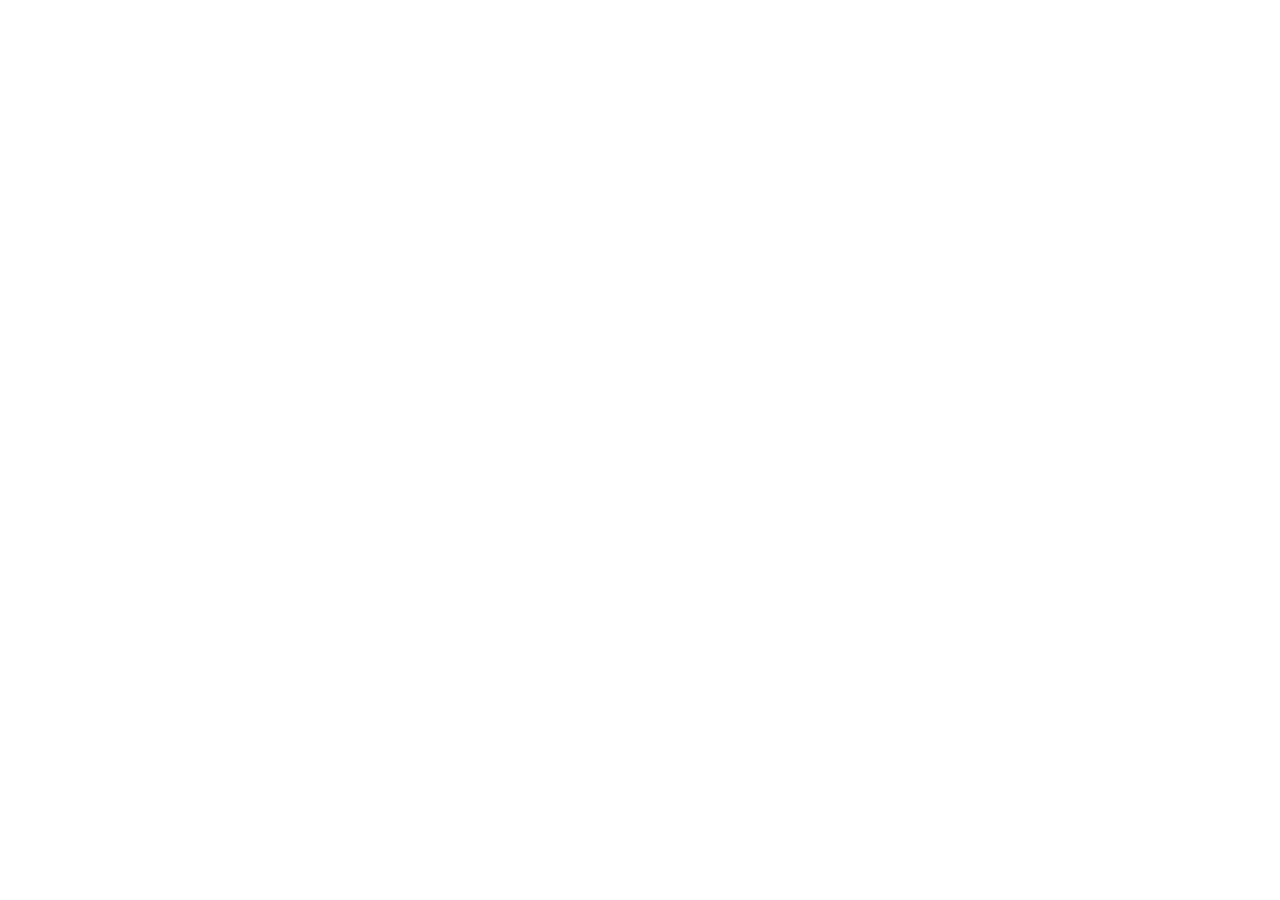
==== privacy/index.html @ d70f2a69 "Add privacy and terms HTML pages with redirect functionality" ====
<!DOCTYPE html>
<html lang="en">
<head>
  <meta charset="UTF-8">
  <meta http-equiv="refresh" content="0;url=https://teckro.com/patient-end-user-privacy-statement">
  <link rel="canonical" href="https://teckro.com/patient-end-user-privacy-statement">
  <title>Redirecting to Privacy Statement</title>
</head>
<body>
  <p>Redirecting to <a href="https://teckro.com/patient-end-user-privacy-statement">teckro.com/patient-end-user-privacy-statement</a>...</p>
  <script>window.location.replace("https://teckro.com/patient-end-user-privacy-statement");</script>
</body>
</html>
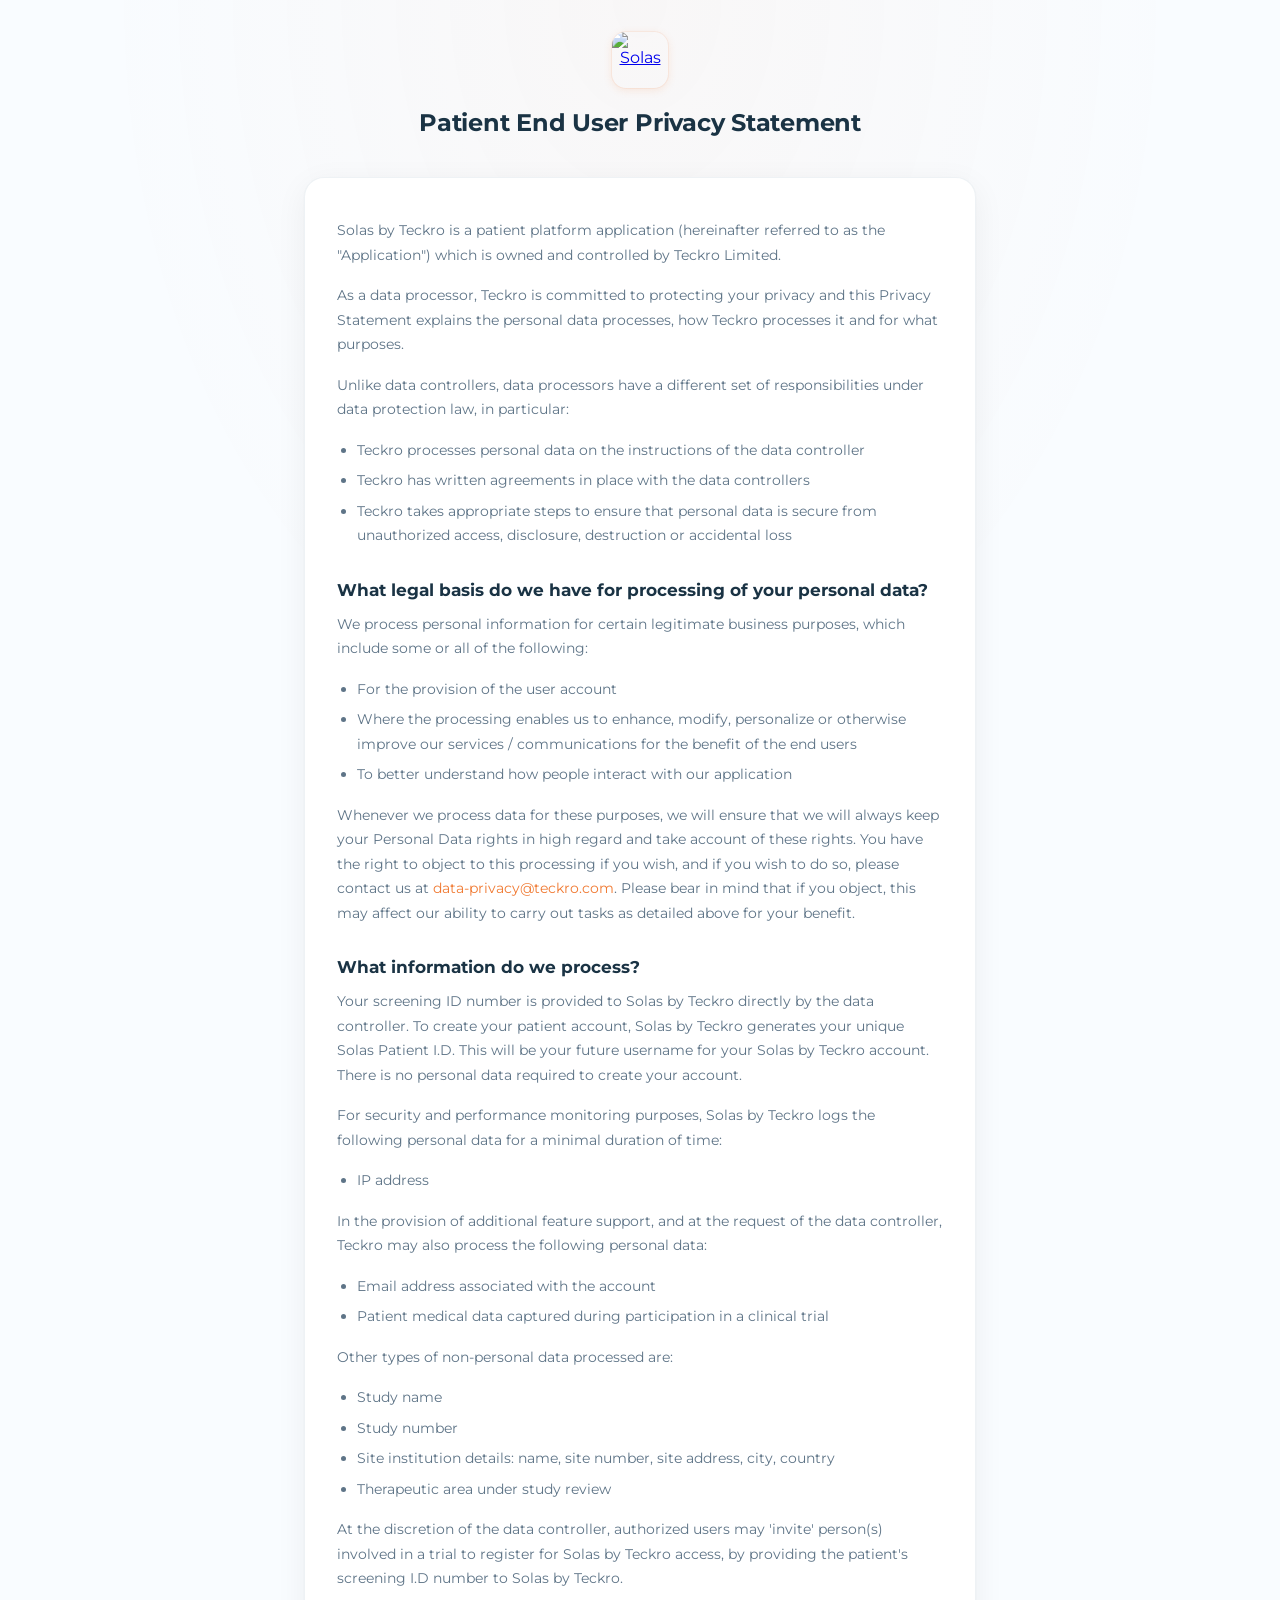
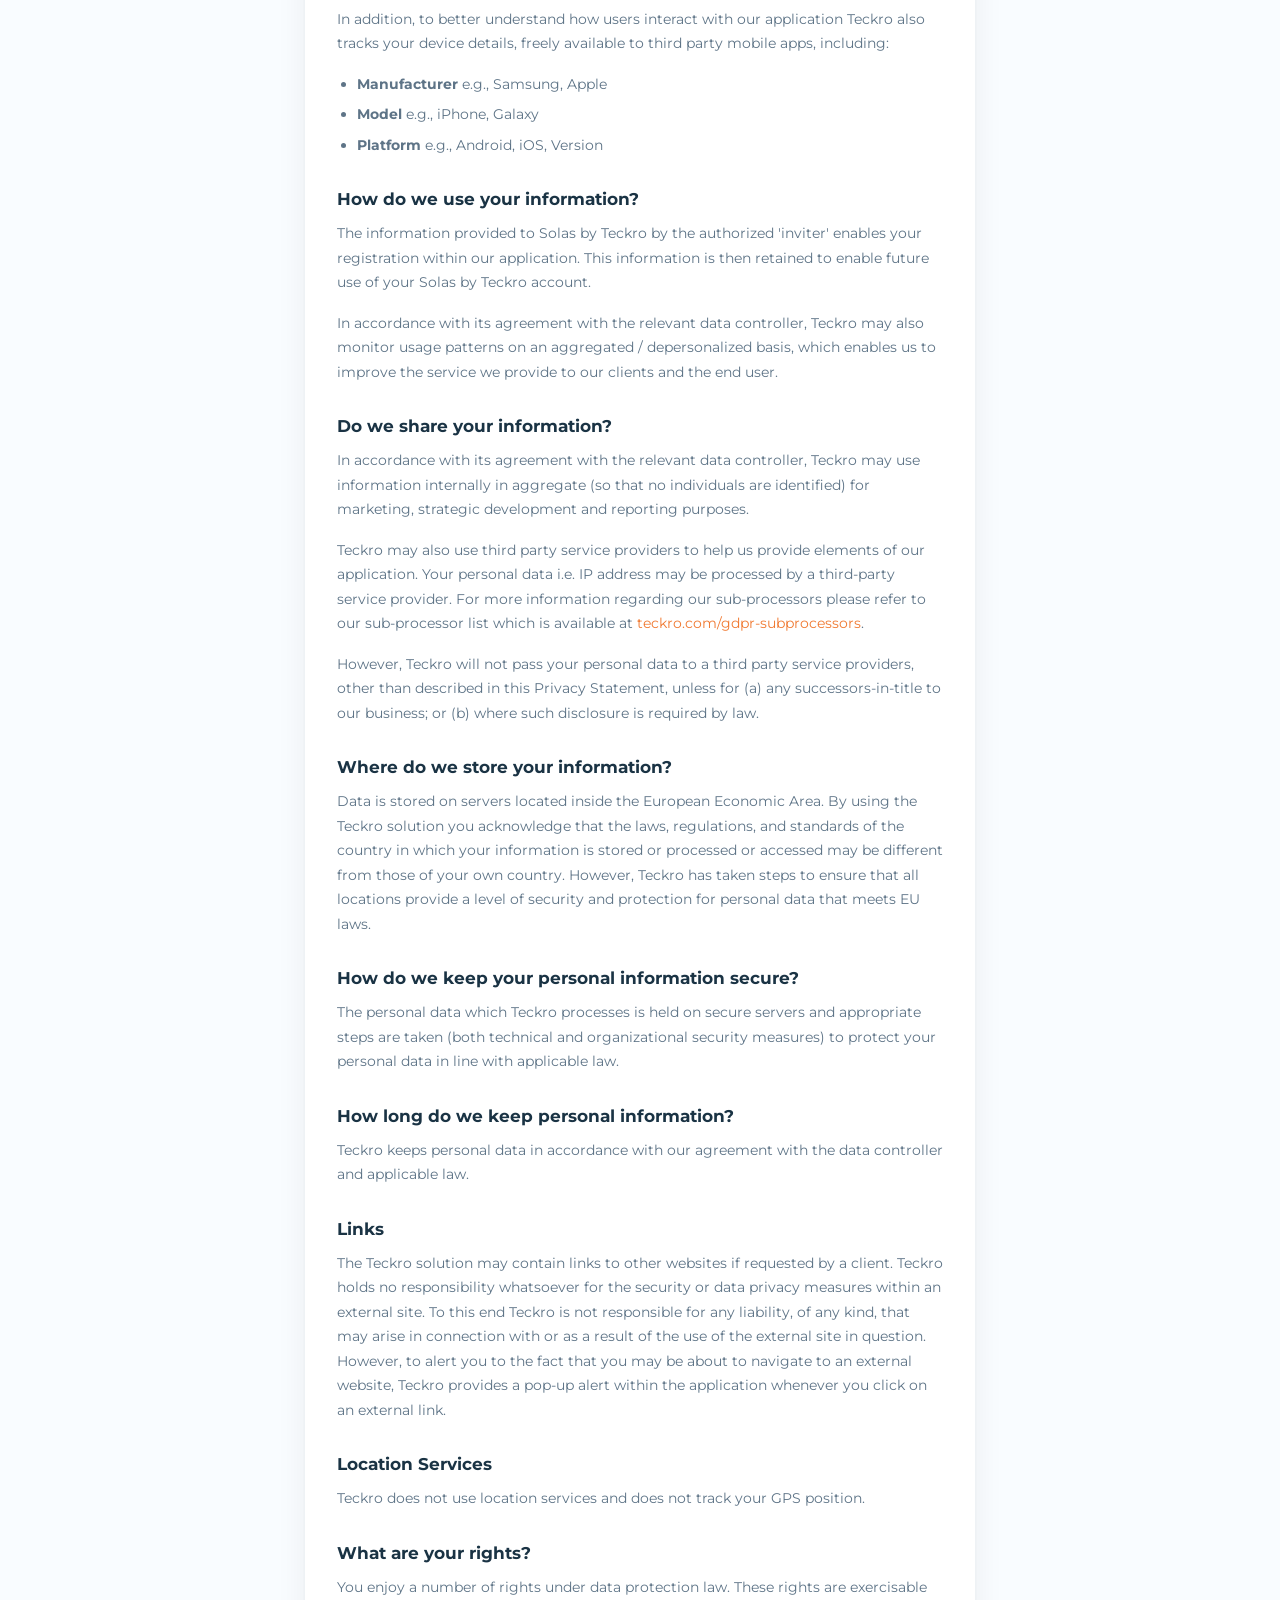
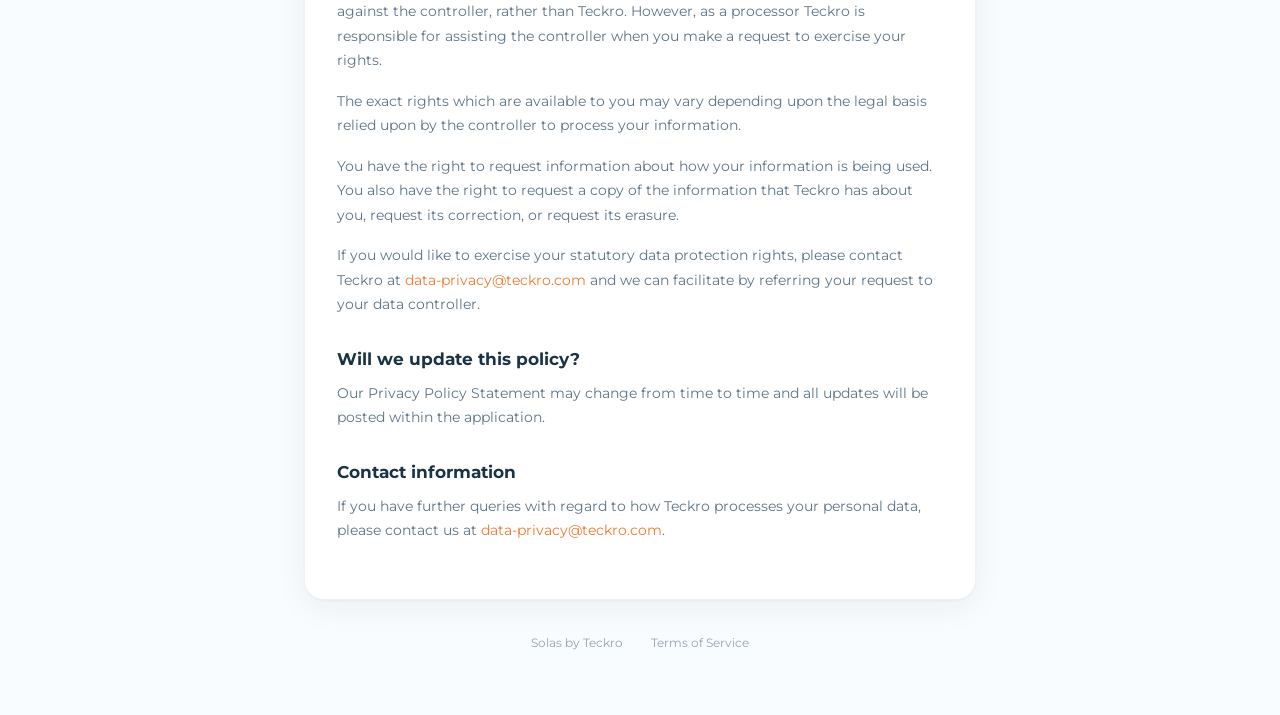
==== commit f97c6f52: "Update branding from Teckro to Solas across landing, privacy, and terms pages. Modify meta tags, tit" ====
--- a/privacy/index.html
+++ b/privacy/index.html
@@ -2,12 +2,300 @@
 <html lang="en">
 <head>
   <meta charset="UTF-8">
-  <meta http-equiv="refresh" content="0;url=https://teckro.com/patient-end-user-privacy-statement">
-  <link rel="canonical" href="https://teckro.com/patient-end-user-privacy-statement">
-  <title>Redirecting to Privacy Statement</title>
+  <meta name="viewport" content="width=device-width, initial-scale=1.0">
+  <title>Privacy Statement — Solas by Teckro</title>
+  <meta name="description" content="Patient End User Privacy Statement for the Solas by Teckro patient platform application.">
+  <meta name="theme-color" content="#041623" media="(prefers-color-scheme: dark)">
+  <meta name="theme-color" content="#f9fcff" media="(prefers-color-scheme: light)">
+
+  <!-- Favicon -->
+  <link rel="icon" type="image/png" href="../icon.png">
+  <link rel="apple-touch-icon" href="../icon.png">
+
+  <link rel="preconnect" href="https://fonts.googleapis.com">
+  <link rel="preconnect" href="https://fonts.gstatic.com" crossorigin>
+  <link href="https://fonts.googleapis.com/css2?family=Montserrat:wght@400;500;600;700&display=swap" rel="stylesheet">
+  <style>
+    :root {
+      --bg: #f9fcff;
+      --bg-card: #ffffff;
+      --bg-card-border: rgba(227, 233, 239, 0.6);
+      --text-primary: #1a3344;
+      --text-secondary: #5e7487;
+      --text-tertiary: #93a3b1;
+      --border: #e3e9ef;
+      --orange: #F07931;
+      --shadow-card: 0 1px 3px rgba(4, 22, 35, 0.04), 0 8px 32px rgba(4, 22, 35, 0.06);
+      --gradient-bg: radial-gradient(ellipse at 50% 0%, rgba(240, 121, 49, 0.04) 0%, transparent 60%);
+    }
+
+    @media (prefers-color-scheme: dark) {
+      :root {
+        --bg: #020e18;
+        --bg-card: rgba(26, 51, 68, 0.5);
+        --bg-card-border: rgba(47, 92, 123, 0.3);
+        --text-primary: #f3f6f9;
+        --text-secondary: #8abbdc;
+        --text-tertiary: #5e7487;
+        --border: rgba(47, 92, 123, 0.4);
+        --shadow-card: 0 1px 3px rgba(0, 0, 0, 0.2), 0 8px 32px rgba(0, 0, 0, 0.3);
+        --gradient-bg: radial-gradient(ellipse at 50% 0%, rgba(240, 121, 49, 0.06) 0%, transparent 60%);
+      }
+    }
+
+    * { margin: 0; padding: 0; box-sizing: border-box; }
+
+    body {
+      font-family: 'Montserrat', -apple-system, BlinkMacSystemFont, sans-serif;
+      background: var(--bg);
+      color: var(--text-primary);
+      min-height: 100vh;
+      display: flex;
+      justify-content: center;
+    }
+
+    body::before {
+      content: '';
+      position: fixed;
+      inset: 0;
+      background: var(--gradient-bg);
+      pointer-events: none;
+      z-index: 0;
+    }
+
+    .container {
+      position: relative;
+      z-index: 1;
+      width: 100%;
+      max-width: 720px;
+      padding: 2rem 1.5rem 4rem;
+    }
+
+    .header {
+      text-align: center;
+      margin-bottom: 2.5rem;
+      animation: fadeUp 0.7s cubic-bezier(0.16, 1, 0.3, 1) both;
+    }
+
+    .logo {
+      width: 56px;
+      height: 56px;
+      margin: 0 auto 1.25rem;
+      border-radius: 0.875rem;
+      overflow: hidden;
+      box-shadow: 0 2px 8px rgba(240, 121, 49, 0.15), 0 0 0 1px rgba(240, 121, 49, 0.08);
+    }
+
+    .logo img {
+      width: 100%;
+      height: 100%;
+      object-fit: cover;
+    }
+
+    .header h1 {
+      font-size: 1.5rem;
+      font-weight: 700;
+      letter-spacing: -0.01em;
+    }
+
+    .content {
+      background: var(--bg-card);
+      border: 1px solid var(--bg-card-border);
+      border-radius: 1.25rem;
+      box-shadow: var(--shadow-card);
+      backdrop-filter: blur(20px);
+      -webkit-backdrop-filter: blur(20px);
+      padding: 2.5rem 2rem;
+      animation: fadeUp 0.7s cubic-bezier(0.16, 1, 0.3, 1) 0.1s both;
+    }
+
+    .content p {
+      font-size: 0.875rem;
+      line-height: 1.75;
+      color: var(--text-secondary);
+      margin-bottom: 1rem;
+    }
+
+    .content h2 {
+      font-size: 1.0625rem;
+      font-weight: 700;
+      color: var(--text-primary);
+      margin-top: 2rem;
+      margin-bottom: 0.75rem;
+    }
+
+    .content ul {
+      margin: 0.75rem 0 1rem 1.25rem;
+      font-size: 0.875rem;
+      line-height: 1.75;
+      color: var(--text-secondary);
+    }
+
+    .content ul li {
+      margin-bottom: 0.375rem;
+    }
+
+    .content a {
+      color: var(--orange);
+      text-decoration: none;
+    }
+
+    .content a:hover {
+      text-decoration: underline;
+    }
+
+    .footer {
+      text-align: center;
+      margin-top: 2rem;
+      animation: fadeUp 0.7s cubic-bezier(0.16, 1, 0.3, 1) 0.2s both;
+    }
+
+    .footer a {
+      color: var(--text-tertiary);
+      font-size: 0.75rem;
+      text-decoration: none;
+      margin: 0 0.75rem;
+    }
+
+    .footer a:hover {
+      color: var(--orange);
+    }
+
+    @keyframes fadeUp {
+      from { opacity: 0; transform: translateY(16px); }
+      to { opacity: 1; transform: translateY(0); }
+    }
+  </style>
 </head>
 <body>
-  <p>Redirecting to <a href="https://teckro.com/patient-end-user-privacy-statement">teckro.com/patient-end-user-privacy-statement</a>...</p>
-  <script>window.location.replace("https://teckro.com/patient-end-user-privacy-statement");</script>
+  <div class="container">
+    <div class="header">
+      <a href="../">
+        <div class="logo">
+          <img src="../icon.png" alt="Solas" width="56" height="56">
+        </div>
+      </a>
+      <h1>Patient End User Privacy Statement</h1>
+    </div>
+
+    <div class="content">
+      <p>Solas by Teckro is a patient platform application (hereinafter referred to as the "Application") which is owned and controlled by Teckro Limited.</p>
+
+      <p>As a data processor, Teckro is committed to protecting your privacy and this Privacy Statement explains the personal data processes, how Teckro processes it and for what purposes.</p>
+
+      <p>Unlike data controllers, data processors have a different set of responsibilities under data protection law, in particular:</p>
+
+      <ul>
+        <li>Teckro processes personal data on the instructions of the data controller</li>
+        <li>Teckro has written agreements in place with the data controllers</li>
+        <li>Teckro takes appropriate steps to ensure that personal data is secure from unauthorized access, disclosure, destruction or accidental loss</li>
+      </ul>
+
+      <h2>What legal basis do we have for processing of your personal data?</h2>
+
+      <p>We process personal information for certain legitimate business purposes, which include some or all of the following:</p>
+
+      <ul>
+        <li>For the provision of the user account</li>
+        <li>Where the processing enables us to enhance, modify, personalize or otherwise improve our services / communications for the benefit of the end users</li>
+        <li>To better understand how people interact with our application</li>
+      </ul>
+
+      <p>Whenever we process data for these purposes, we will ensure that we will always keep your Personal Data rights in high regard and take account of these rights. You have the right to object to this processing if you wish, and if you wish to do so, please contact us at <a href="mailto:data-privacy@teckro.com">data-privacy@teckro.com</a>. Please bear in mind that if you object, this may affect our ability to carry out tasks as detailed above for your benefit.</p>
+
+      <h2>What information do we process?</h2>
+
+      <p>Your screening ID number is provided to Solas by Teckro directly by the data controller. To create your patient account, Solas by Teckro generates your unique Solas Patient I.D. This will be your future username for your Solas by Teckro account. There is no personal data required to create your account.</p>
+
+      <p>For security and performance monitoring purposes, Solas by Teckro logs the following personal data for a minimal duration of time:</p>
+
+      <ul>
+        <li>IP address</li>
+      </ul>
+
+      <p>In the provision of additional feature support, and at the request of the data controller, Teckro may also process the following personal data:</p>
+
+      <ul>
+        <li>Email address associated with the account</li>
+        <li>Patient medical data captured during participation in a clinical trial</li>
+      </ul>
+
+      <p>Other types of non-personal data processed are:</p>
+
+      <ul>
+        <li>Study name</li>
+        <li>Study number</li>
+        <li>Site institution details: name, site number, site address, city, country</li>
+        <li>Therapeutic area under study review</li>
+      </ul>
+
+      <p>At the discretion of the data controller, authorized users may 'invite' person(s) involved in a trial to register for Solas by Teckro access, by providing the patient's screening I.D number to Solas by Teckro.</p>
+
+      <p>In addition, to better understand how users interact with our application Teckro also tracks your device details, freely available to third party mobile apps, including:</p>
+
+      <ul>
+        <li><strong>Manufacturer</strong> e.g., Samsung, Apple</li>
+        <li><strong>Model</strong> e.g., iPhone, Galaxy</li>
+        <li><strong>Platform</strong> e.g., Android, iOS, Version</li>
+      </ul>
+
+      <h2>How do we use your information?</h2>
+
+      <p>The information provided to Solas by Teckro by the authorized 'inviter' enables your registration within our application. This information is then retained to enable future use of your Solas by Teckro account.</p>
+
+      <p>In accordance with its agreement with the relevant data controller, Teckro may also monitor usage patterns on an aggregated / depersonalized basis, which enables us to improve the service we provide to our clients and the end user.</p>
+
+      <h2>Do we share your information?</h2>
+
+      <p>In accordance with its agreement with the relevant data controller, Teckro may use information internally in aggregate (so that no individuals are identified) for marketing, strategic development and reporting purposes.</p>
+
+      <p>Teckro may also use third party service providers to help us provide elements of our application. Your personal data i.e. IP address may be processed by a third-party service provider. For more information regarding our sub-processors please refer to our sub-processor list which is available at <a href="https://teckro.com/gdpr-subprocessors">teckro.com/gdpr-subprocessors</a>.</p>
+
+      <p>However, Teckro will not pass your personal data to a third party service providers, other than described in this Privacy Statement, unless for (a) any successors-in-title to our business; or (b) where such disclosure is required by law.</p>
+
+      <h2>Where do we store your information?</h2>
+
+      <p>Data is stored on servers located inside the European Economic Area. By using the Teckro solution you acknowledge that the laws, regulations, and standards of the country in which your information is stored or processed or accessed may be different from those of your own country. However, Teckro has taken steps to ensure that all locations provide a level of security and protection for personal data that meets EU laws.</p>
+
+      <h2>How do we keep your personal information secure?</h2>
+
+      <p>The personal data which Teckro processes is held on secure servers and appropriate steps are taken (both technical and organizational security measures) to protect your personal data in line with applicable law.</p>
+
+      <h2>How long do we keep personal information?</h2>
+
+      <p>Teckro keeps personal data in accordance with our agreement with the data controller and applicable law.</p>
+
+      <h2>Links</h2>
+
+      <p>The Teckro solution may contain links to other websites if requested by a client. Teckro holds no responsibility whatsoever for the security or data privacy measures within an external site. To this end Teckro is not responsible for any liability, of any kind, that may arise in connection with or as a result of the use of the external site in question. However, to alert you to the fact that you may be about to navigate to an external website, Teckro provides a pop-up alert within the application whenever you click on an external link.</p>
+
+      <h2>Location Services</h2>
+
+      <p>Teckro does not use location services and does not track your GPS position.</p>
+
+      <h2>What are your rights?</h2>
+
+      <p>You enjoy a number of rights under data protection law. These rights are exercisable against the controller, rather than Teckro. However, as a processor Teckro is responsible for assisting the controller when you make a request to exercise your rights.</p>
+
+      <p>The exact rights which are available to you may vary depending upon the legal basis relied upon by the controller to process your information.</p>
+
+      <p>You have the right to request information about how your information is being used. You also have the right to request a copy of the information that Teckro has about you, request its correction, or request its erasure.</p>
+
+      <p>If you would like to exercise your statutory data protection rights, please contact Teckro at <a href="mailto:data-privacy@teckro.com">data-privacy@teckro.com</a> and we can facilitate by referring your request to your data controller.</p>
+
+      <h2>Will we update this policy?</h2>
+
+      <p>Our Privacy Policy Statement may change from time to time and all updates will be posted within the application.</p>
+
+      <h2>Contact information</h2>
+
+      <p>If you have further queries with regard to how Teckro processes your personal data, please contact us at <a href="mailto:data-privacy@teckro.com">data-privacy@teckro.com</a>.</p>
+    </div>
+
+    <div class="footer">
+      <a href="../">Solas by Teckro</a>
+      <a href="../terms">Terms of Service</a>
+    </div>
+  </div>
 </body>
 </html>
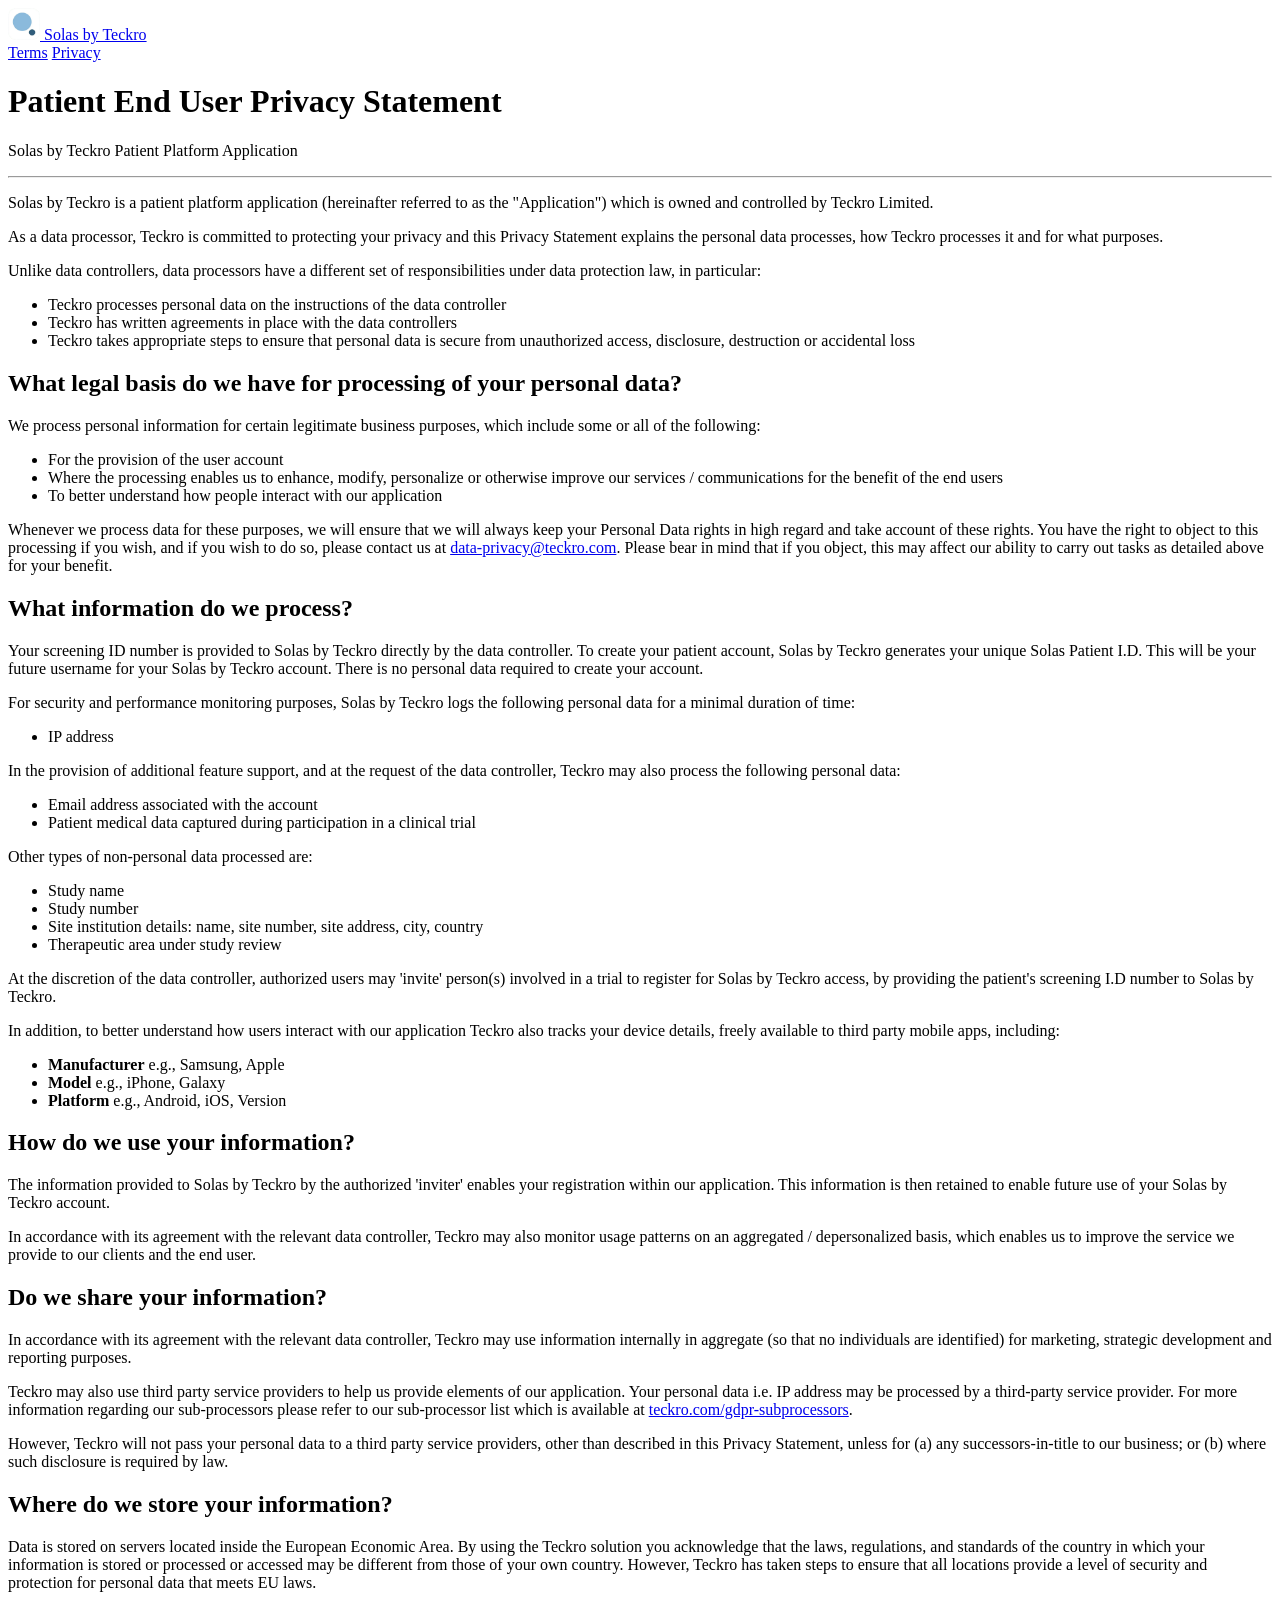
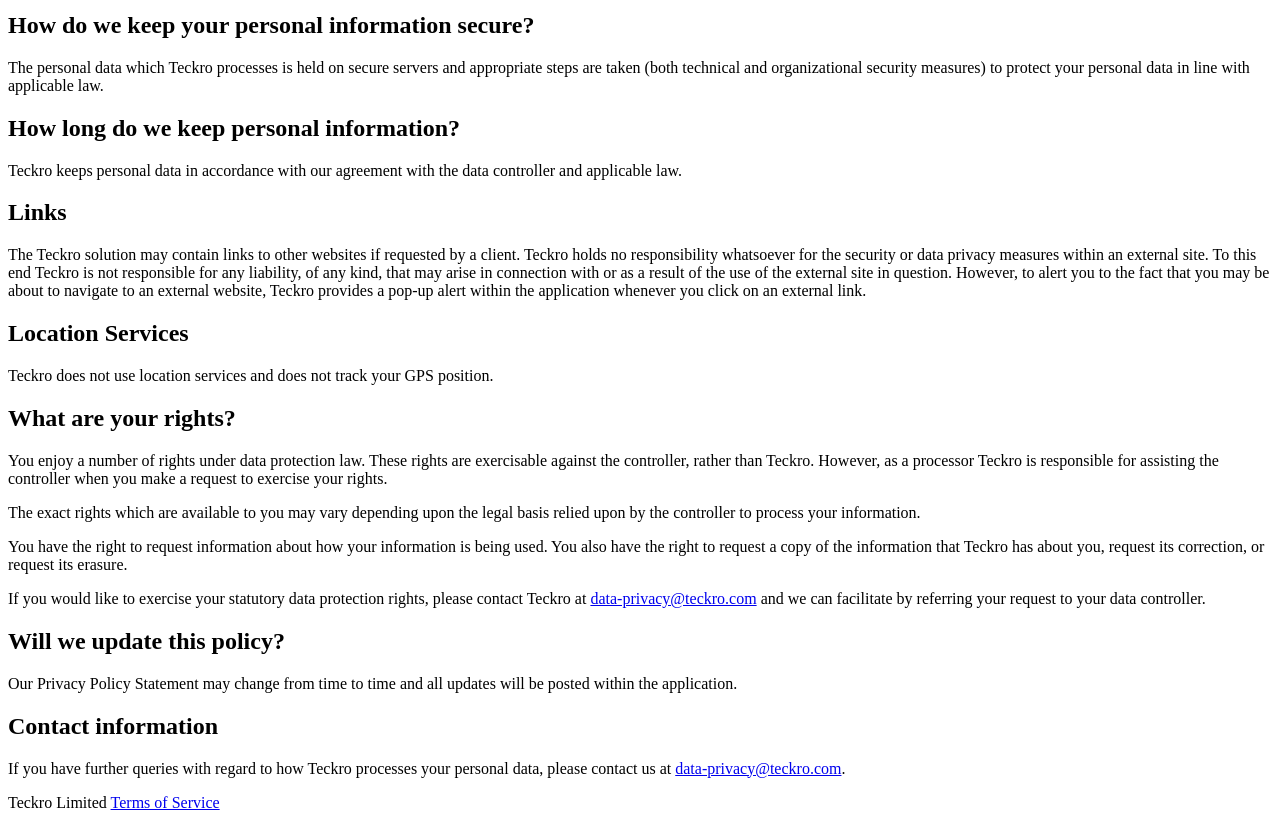
==== commit a3244357: "Update favicon and app icon format to WebP for improved performance and consistency across landing, " ====
--- a/privacy/index.html
+++ b/privacy/index.html
@@ -5,297 +5,152 @@
   <meta name="viewport" content="width=device-width, initial-scale=1.0">
   <title>Privacy Statement — Solas by Teckro</title>
   <meta name="description" content="Patient End User Privacy Statement for the Solas by Teckro patient platform application.">
-  <meta name="theme-color" content="#041623" media="(prefers-color-scheme: dark)">
-  <meta name="theme-color" content="#f9fcff" media="(prefers-color-scheme: light)">
+  <meta name="theme-color" content="#0a1628">
 
-  <!-- Favicon -->
-  <link rel="icon" type="image/png" href="../icon.png">
-  <link rel="apple-touch-icon" href="../icon.png">
+  <link rel="icon" type="image/webp" href="../icon.webp">
+  <link rel="apple-touch-icon" href="../icon.webp">
 
   <link rel="preconnect" href="https://fonts.googleapis.com">
   <link rel="preconnect" href="https://fonts.gstatic.com" crossorigin>
-  <link href="https://fonts.googleapis.com/css2?family=Montserrat:wght@400;500;600;700&display=swap" rel="stylesheet">
-  <style>
-    :root {
-      --bg: #f9fcff;
-      --bg-card: #ffffff;
-      --bg-card-border: rgba(227, 233, 239, 0.6);
-      --text-primary: #1a3344;
-      --text-secondary: #5e7487;
-      --text-tertiary: #93a3b1;
-      --border: #e3e9ef;
-      --orange: #F07931;
-      --shadow-card: 0 1px 3px rgba(4, 22, 35, 0.04), 0 8px 32px rgba(4, 22, 35, 0.06);
-      --gradient-bg: radial-gradient(ellipse at 50% 0%, rgba(240, 121, 49, 0.04) 0%, transparent 60%);
-    }
-
-    @media (prefers-color-scheme: dark) {
-      :root {
-        --bg: #020e18;
-        --bg-card: rgba(26, 51, 68, 0.5);
-        --bg-card-border: rgba(47, 92, 123, 0.3);
-        --text-primary: #f3f6f9;
-        --text-secondary: #8abbdc;
-        --text-tertiary: #5e7487;
-        --border: rgba(47, 92, 123, 0.4);
-        --shadow-card: 0 1px 3px rgba(0, 0, 0, 0.2), 0 8px 32px rgba(0, 0, 0, 0.3);
-        --gradient-bg: radial-gradient(ellipse at 50% 0%, rgba(240, 121, 49, 0.06) 0%, transparent 60%);
-      }
-    }
-
-    * { margin: 0; padding: 0; box-sizing: border-box; }
-
-    body {
-      font-family: 'Montserrat', -apple-system, BlinkMacSystemFont, sans-serif;
-      background: var(--bg);
-      color: var(--text-primary);
-      min-height: 100vh;
-      display: flex;
-      justify-content: center;
-    }
-
-    body::before {
-      content: '';
-      position: fixed;
-      inset: 0;
-      background: var(--gradient-bg);
-      pointer-events: none;
-      z-index: 0;
-    }
-
-    .container {
-      position: relative;
-      z-index: 1;
-      width: 100%;
-      max-width: 720px;
-      padding: 2rem 1.5rem 4rem;
-    }
-
-    .header {
-      text-align: center;
-      margin-bottom: 2.5rem;
-      animation: fadeUp 0.7s cubic-bezier(0.16, 1, 0.3, 1) both;
-    }
-
-    .logo {
-      width: 56px;
-      height: 56px;
-      margin: 0 auto 1.25rem;
-      border-radius: 0.875rem;
-      overflow: hidden;
-      box-shadow: 0 2px 8px rgba(240, 121, 49, 0.15), 0 0 0 1px rgba(240, 121, 49, 0.08);
-    }
-
-    .logo img {
-      width: 100%;
-      height: 100%;
-      object-fit: cover;
-    }
-
-    .header h1 {
-      font-size: 1.5rem;
-      font-weight: 700;
-      letter-spacing: -0.01em;
-    }
-
-    .content {
-      background: var(--bg-card);
-      border: 1px solid var(--bg-card-border);
-      border-radius: 1.25rem;
-      box-shadow: var(--shadow-card);
-      backdrop-filter: blur(20px);
-      -webkit-backdrop-filter: blur(20px);
-      padding: 2.5rem 2rem;
-      animation: fadeUp 0.7s cubic-bezier(0.16, 1, 0.3, 1) 0.1s both;
-    }
-
-    .content p {
-      font-size: 0.875rem;
-      line-height: 1.75;
-      color: var(--text-secondary);
-      margin-bottom: 1rem;
-    }
-
-    .content h2 {
-      font-size: 1.0625rem;
-      font-weight: 700;
-      color: var(--text-primary);
-      margin-top: 2rem;
-      margin-bottom: 0.75rem;
-    }
-
-    .content ul {
-      margin: 0.75rem 0 1rem 1.25rem;
-      font-size: 0.875rem;
-      line-height: 1.75;
-      color: var(--text-secondary);
-    }
-
-    .content ul li {
-      margin-bottom: 0.375rem;
-    }
-
-    .content a {
-      color: var(--orange);
-      text-decoration: none;
-    }
-
-    .content a:hover {
-      text-decoration: underline;
-    }
-
-    .footer {
-      text-align: center;
-      margin-top: 2rem;
-      animation: fadeUp 0.7s cubic-bezier(0.16, 1, 0.3, 1) 0.2s both;
-    }
-
-    .footer a {
-      color: var(--text-tertiary);
-      font-size: 0.75rem;
-      text-decoration: none;
-      margin: 0 0.75rem;
-    }
-
-    .footer a:hover {
-      color: var(--orange);
-    }
-
-    @keyframes fadeUp {
-      from { opacity: 0; transform: translateY(16px); }
-      to { opacity: 1; transform: translateY(0); }
-    }
-  </style>
+  <link href="https://fonts.googleapis.com/css2?family=Inter:wght@400;500;600;700&display=swap" rel="stylesheet">
+  <link rel="stylesheet" href="../legal.css">
 </head>
 <body>
-  <div class="container">
-    <div class="header">
-      <a href="../">
-        <div class="logo">
-          <img src="../icon.png" alt="Solas" width="56" height="56">
-        </div>
-      </a>
-      <h1>Patient End User Privacy Statement</h1>
+  <nav class="nav">
+    <a href="../" class="nav-brand">
+      <img src="../icon.webp" alt="Solas" width="32" height="32">
+      <span>Solas by Teckro</span>
+    </a>
+    <div class="nav-links">
+      <a href="../terms">Terms</a>
+      <a href="../privacy" class="active">Privacy</a>
     </div>
+  </nav>
 
-    <div class="content">
-      <p>Solas by Teckro is a patient platform application (hereinafter referred to as the "Application") which is owned and controlled by Teckro Limited.</p>
+  <div class="hero">
+    <h1>Patient End User Privacy Statement</h1>
+    <p class="meta">Solas by Teckro Patient Platform Application</p>
+  </div>
 
-      <p>As a data processor, Teckro is committed to protecting your privacy and this Privacy Statement explains the personal data processes, how Teckro processes it and for what purposes.</p>
+  <hr class="divider">
 
-      <p>Unlike data controllers, data processors have a different set of responsibilities under data protection law, in particular:</p>
+  <div class="content">
+    <p>Solas by Teckro is a patient platform application (hereinafter referred to as the "Application") which is owned and controlled by Teckro Limited.</p>
 
-      <ul>
-        <li>Teckro processes personal data on the instructions of the data controller</li>
-        <li>Teckro has written agreements in place with the data controllers</li>
-        <li>Teckro takes appropriate steps to ensure that personal data is secure from unauthorized access, disclosure, destruction or accidental loss</li>
-      </ul>
+    <p>As a data processor, Teckro is committed to protecting your privacy and this Privacy Statement explains the personal data processes, how Teckro processes it and for what purposes.</p>
 
-      <h2>What legal basis do we have for processing of your personal data?</h2>
+    <p>Unlike data controllers, data processors have a different set of responsibilities under data protection law, in particular:</p>
 
-      <p>We process personal information for certain legitimate business purposes, which include some or all of the following:</p>
+    <ul>
+      <li>Teckro processes personal data on the instructions of the data controller</li>
+      <li>Teckro has written agreements in place with the data controllers</li>
+      <li>Teckro takes appropriate steps to ensure that personal data is secure from unauthorized access, disclosure, destruction or accidental loss</li>
+    </ul>
 
-      <ul>
-        <li>For the provision of the user account</li>
-        <li>Where the processing enables us to enhance, modify, personalize or otherwise improve our services / communications for the benefit of the end users</li>
-        <li>To better understand how people interact with our application</li>
-      </ul>
+    <h2>What legal basis do we have for processing of your personal data?</h2>
 
-      <p>Whenever we process data for these purposes, we will ensure that we will always keep your Personal Data rights in high regard and take account of these rights. You have the right to object to this processing if you wish, and if you wish to do so, please contact us at <a href="mailto:data-privacy@teckro.com">data-privacy@teckro.com</a>. Please bear in mind that if you object, this may affect our ability to carry out tasks as detailed above for your benefit.</p>
+    <p>We process personal information for certain legitimate business purposes, which include some or all of the following:</p>
 
-      <h2>What information do we process?</h2>
+    <ul>
+      <li>For the provision of the user account</li>
+      <li>Where the processing enables us to enhance, modify, personalize or otherwise improve our services / communications for the benefit of the end users</li>
+      <li>To better understand how people interact with our application</li>
+    </ul>
 
-      <p>Your screening ID number is provided to Solas by Teckro directly by the data controller. To create your patient account, Solas by Teckro generates your unique Solas Patient I.D. This will be your future username for your Solas by Teckro account. There is no personal data required to create your account.</p>
+    <p>Whenever we process data for these purposes, we will ensure that we will always keep your Personal Data rights in high regard and take account of these rights. You have the right to object to this processing if you wish, and if you wish to do so, please contact us at <a href="mailto:data-privacy@teckro.com">data-privacy@teckro.com</a>. Please bear in mind that if you object, this may affect our ability to carry out tasks as detailed above for your benefit.</p>
 
-      <p>For security and performance monitoring purposes, Solas by Teckro logs the following personal data for a minimal duration of time:</p>
+    <h2>What information do we process?</h2>
 
-      <ul>
-        <li>IP address</li>
-      </ul>
+    <p>Your screening ID number is provided to Solas by Teckro directly by the data controller. To create your patient account, Solas by Teckro generates your unique Solas Patient I.D. This will be your future username for your Solas by Teckro account. There is no personal data required to create your account.</p>
 
-      <p>In the provision of additional feature support, and at the request of the data controller, Teckro may also process the following personal data:</p>
+    <p>For security and performance monitoring purposes, Solas by Teckro logs the following personal data for a minimal duration of time:</p>
 
-      <ul>
-        <li>Email address associated with the account</li>
-        <li>Patient medical data captured during participation in a clinical trial</li>
-      </ul>
+    <ul>
+      <li>IP address</li>
+    </ul>
 
-      <p>Other types of non-personal data processed are:</p>
+    <p>In the provision of additional feature support, and at the request of the data controller, Teckro may also process the following personal data:</p>
 
-      <ul>
-        <li>Study name</li>
-        <li>Study number</li>
-        <li>Site institution details: name, site number, site address, city, country</li>
-        <li>Therapeutic area under study review</li>
-      </ul>
+    <ul>
+      <li>Email address associated with the account</li>
+      <li>Patient medical data captured during participation in a clinical trial</li>
+    </ul>
 
-      <p>At the discretion of the data controller, authorized users may 'invite' person(s) involved in a trial to register for Solas by Teckro access, by providing the patient's screening I.D number to Solas by Teckro.</p>
+    <p>Other types of non-personal data processed are:</p>
 
-      <p>In addition, to better understand how users interact with our application Teckro also tracks your device details, freely available to third party mobile apps, including:</p>
+    <ul>
+      <li>Study name</li>
+      <li>Study number</li>
+      <li>Site institution details: name, site number, site address, city, country</li>
+      <li>Therapeutic area under study review</li>
+    </ul>
 
-      <ul>
-        <li><strong>Manufacturer</strong> e.g., Samsung, Apple</li>
-        <li><strong>Model</strong> e.g., iPhone, Galaxy</li>
-        <li><strong>Platform</strong> e.g., Android, iOS, Version</li>
-      </ul>
+    <p>At the discretion of the data controller, authorized users may 'invite' person(s) involved in a trial to register for Solas by Teckro access, by providing the patient's screening I.D number to Solas by Teckro.</p>
 
-      <h2>How do we use your information?</h2>
+    <p>In addition, to better understand how users interact with our application Teckro also tracks your device details, freely available to third party mobile apps, including:</p>
 
-      <p>The information provided to Solas by Teckro by the authorized 'inviter' enables your registration within our application. This information is then retained to enable future use of your Solas by Teckro account.</p>
+    <ul>
+      <li><strong>Manufacturer</strong> e.g., Samsung, Apple</li>
+      <li><strong>Model</strong> e.g., iPhone, Galaxy</li>
+      <li><strong>Platform</strong> e.g., Android, iOS, Version</li>
+    </ul>
 
-      <p>In accordance with its agreement with the relevant data controller, Teckro may also monitor usage patterns on an aggregated / depersonalized basis, which enables us to improve the service we provide to our clients and the end user.</p>
+    <h2>How do we use your information?</h2>
 
-      <h2>Do we share your information?</h2>
+    <p>The information provided to Solas by Teckro by the authorized 'inviter' enables your registration within our application. This information is then retained to enable future use of your Solas by Teckro account.</p>
 
-      <p>In accordance with its agreement with the relevant data controller, Teckro may use information internally in aggregate (so that no individuals are identified) for marketing, strategic development and reporting purposes.</p>
+    <p>In accordance with its agreement with the relevant data controller, Teckro may also monitor usage patterns on an aggregated / depersonalized basis, which enables us to improve the service we provide to our clients and the end user.</p>
 
-      <p>Teckro may also use third party service providers to help us provide elements of our application. Your personal data i.e. IP address may be processed by a third-party service provider. For more information regarding our sub-processors please refer to our sub-processor list which is available at <a href="https://teckro.com/gdpr-subprocessors">teckro.com/gdpr-subprocessors</a>.</p>
+    <h2>Do we share your information?</h2>
 
-      <p>However, Teckro will not pass your personal data to a third party service providers, other than described in this Privacy Statement, unless for (a) any successors-in-title to our business; or (b) where such disclosure is required by law.</p>
+    <p>In accordance with its agreement with the relevant data controller, Teckro may use information internally in aggregate (so that no individuals are identified) for marketing, strategic development and reporting purposes.</p>
 
-      <h2>Where do we store your information?</h2>
+    <p>Teckro may also use third party service providers to help us provide elements of our application. Your personal data i.e. IP address may be processed by a third-party service provider. For more information regarding our sub-processors please refer to our sub-processor list which is available at <a href="https://teckro.com/gdpr-subprocessors">teckro.com/gdpr-subprocessors</a>.</p>
 
-      <p>Data is stored on servers located inside the European Economic Area. By using the Teckro solution you acknowledge that the laws, regulations, and standards of the country in which your information is stored or processed or accessed may be different from those of your own country. However, Teckro has taken steps to ensure that all locations provide a level of security and protection for personal data that meets EU laws.</p>
+    <p>However, Teckro will not pass your personal data to a third party service providers, other than described in this Privacy Statement, unless for (a) any successors-in-title to our business; or (b) where such disclosure is required by law.</p>
 
-      <h2>How do we keep your personal information secure?</h2>
+    <h2>Where do we store your information?</h2>
 
-      <p>The personal data which Teckro processes is held on secure servers and appropriate steps are taken (both technical and organizational security measures) to protect your personal data in line with applicable law.</p>
+    <p>Data is stored on servers located inside the European Economic Area. By using the Teckro solution you acknowledge that the laws, regulations, and standards of the country in which your information is stored or processed or accessed may be different from those of your own country. However, Teckro has taken steps to ensure that all locations provide a level of security and protection for personal data that meets EU laws.</p>
 
-      <h2>How long do we keep personal information?</h2>
+    <h2>How do we keep your personal information secure?</h2>
 
-      <p>Teckro keeps personal data in accordance with our agreement with the data controller and applicable law.</p>
+    <p>The personal data which Teckro processes is held on secure servers and appropriate steps are taken (both technical and organizational security measures) to protect your personal data in line with applicable law.</p>
 
-      <h2>Links</h2>
+    <h2>How long do we keep personal information?</h2>
 
-      <p>The Teckro solution may contain links to other websites if requested by a client. Teckro holds no responsibility whatsoever for the security or data privacy measures within an external site. To this end Teckro is not responsible for any liability, of any kind, that may arise in connection with or as a result of the use of the external site in question. However, to alert you to the fact that you may be about to navigate to an external website, Teckro provides a pop-up alert within the application whenever you click on an external link.</p>
+    <p>Teckro keeps personal data in accordance with our agreement with the data controller and applicable law.</p>
 
-      <h2>Location Services</h2>
+    <h2>Links</h2>
 
-      <p>Teckro does not use location services and does not track your GPS position.</p>
+    <p>The Teckro solution may contain links to other websites if requested by a client. Teckro holds no responsibility whatsoever for the security or data privacy measures within an external site. To this end Teckro is not responsible for any liability, of any kind, that may arise in connection with or as a result of the use of the external site in question. However, to alert you to the fact that you may be about to navigate to an external website, Teckro provides a pop-up alert within the application whenever you click on an external link.</p>
 
-      <h2>What are your rights?</h2>
+    <h2>Location Services</h2>
 
-      <p>You enjoy a number of rights under data protection law. These rights are exercisable against the controller, rather than Teckro. However, as a processor Teckro is responsible for assisting the controller when you make a request to exercise your rights.</p>
+    <p>Teckro does not use location services and does not track your GPS position.</p>
 
-      <p>The exact rights which are available to you may vary depending upon the legal basis relied upon by the controller to process your information.</p>
+    <h2>What are your rights?</h2>
 
-      <p>You have the right to request information about how your information is being used. You also have the right to request a copy of the information that Teckro has about you, request its correction, or request its erasure.</p>
+    <p>You enjoy a number of rights under data protection law. These rights are exercisable against the controller, rather than Teckro. However, as a processor Teckro is responsible for assisting the controller when you make a request to exercise your rights.</p>
 
-      <p>If you would like to exercise your statutory data protection rights, please contact Teckro at <a href="mailto:data-privacy@teckro.com">data-privacy@teckro.com</a> and we can facilitate by referring your request to your data controller.</p>
+    <p>The exact rights which are available to you may vary depending upon the legal basis relied upon by the controller to process your information.</p>
 
-      <h2>Will we update this policy?</h2>
+    <p>You have the right to request information about how your information is being used. You also have the right to request a copy of the information that Teckro has about you, request its correction, or request its erasure.</p>
 
-      <p>Our Privacy Policy Statement may change from time to time and all updates will be posted within the application.</p>
+    <p>If you would like to exercise your statutory data protection rights, please contact Teckro at <a href="mailto:data-privacy@teckro.com">data-privacy@teckro.com</a> and we can facilitate by referring your request to your data controller.</p>
 
-      <h2>Contact information</h2>
+    <h2>Will we update this policy?</h2>
 
-      <p>If you have further queries with regard to how Teckro processes your personal data, please contact us at <a href="mailto:data-privacy@teckro.com">data-privacy@teckro.com</a>.</p>
-    </div>
+    <p>Our Privacy Policy Statement may change from time to time and all updates will be posted within the application.</p>
 
-    <div class="footer">
-      <a href="../">Solas by Teckro</a>
-      <a href="../terms">Terms of Service</a>
-    </div>
+    <h2>Contact information</h2>
+
+    <p>If you have further queries with regard to how Teckro processes your personal data, please contact us at <a href="mailto:data-privacy@teckro.com">data-privacy@teckro.com</a>.</p>
   </div>
+
+  <footer class="page-footer">
+    <span>Teckro Limited</span>
+    <a href="../terms">Terms of Service</a>
+  </footer>
 </body>
 </html>
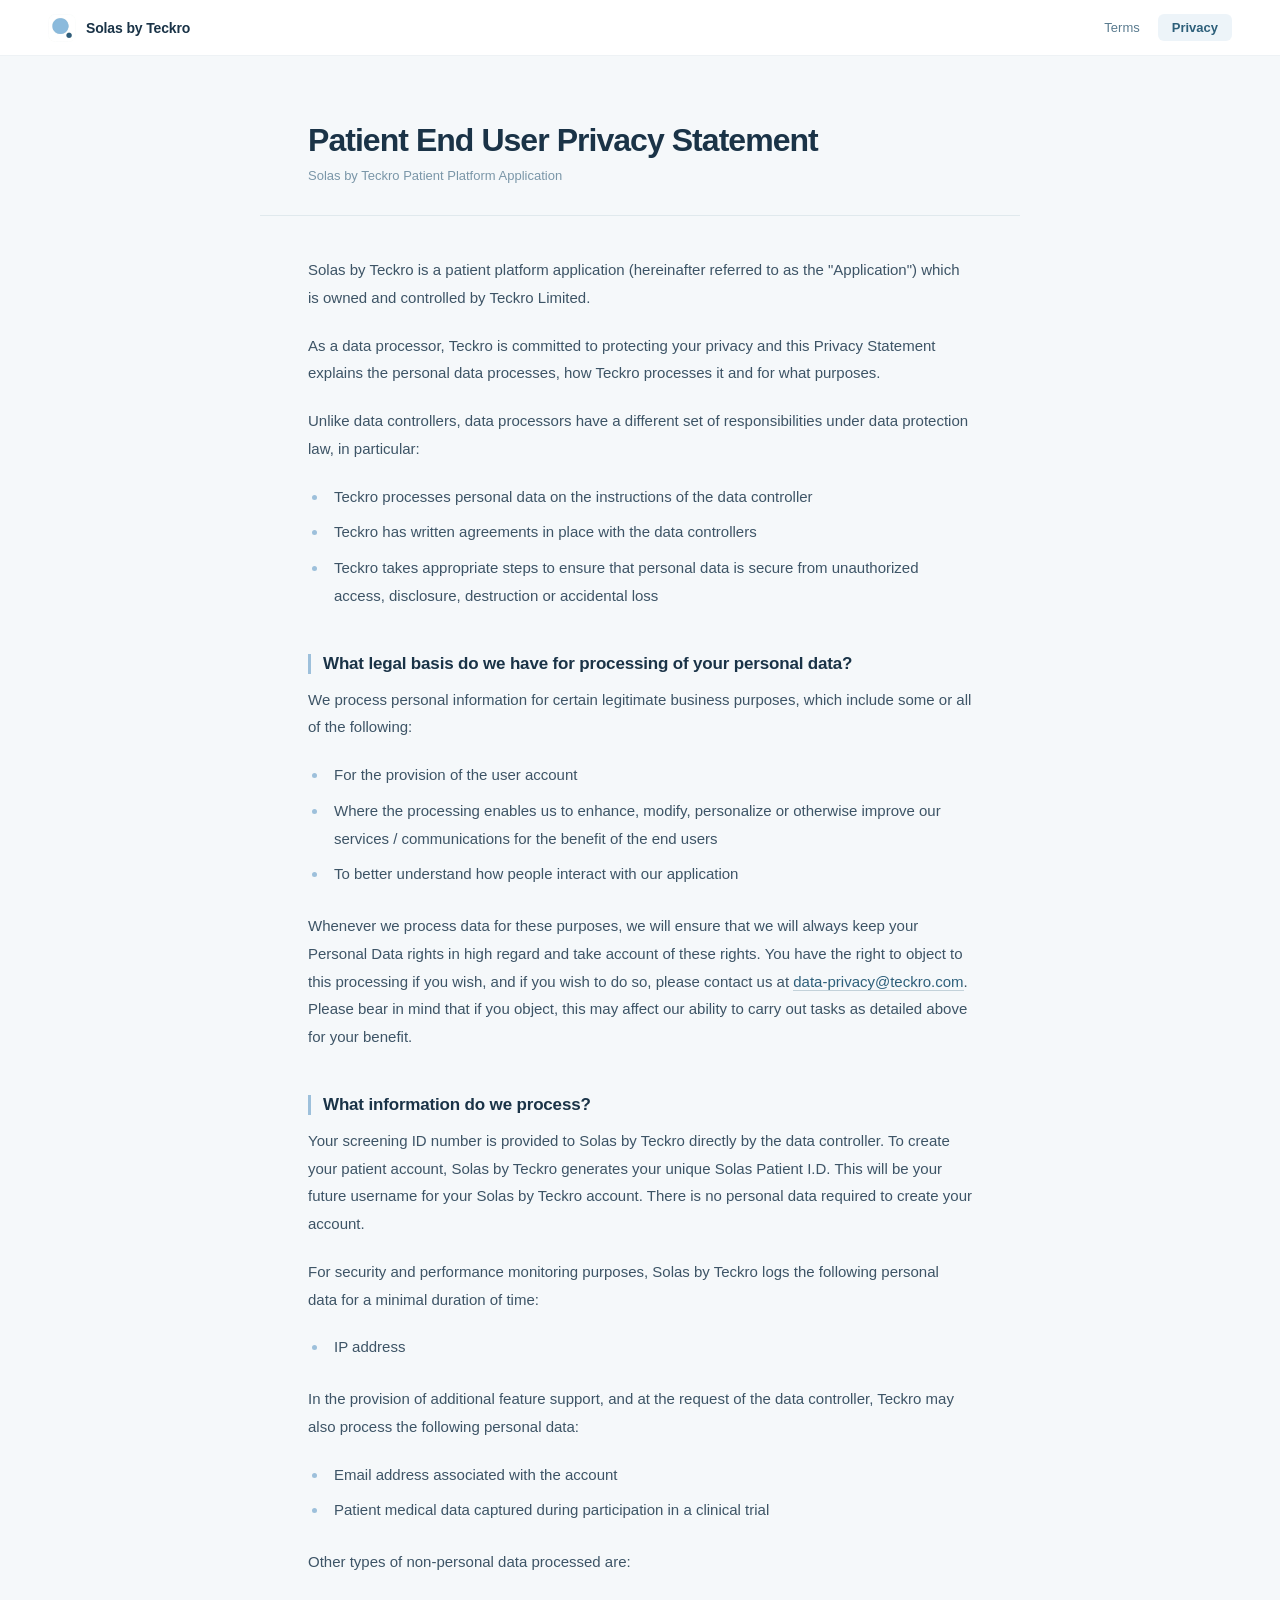
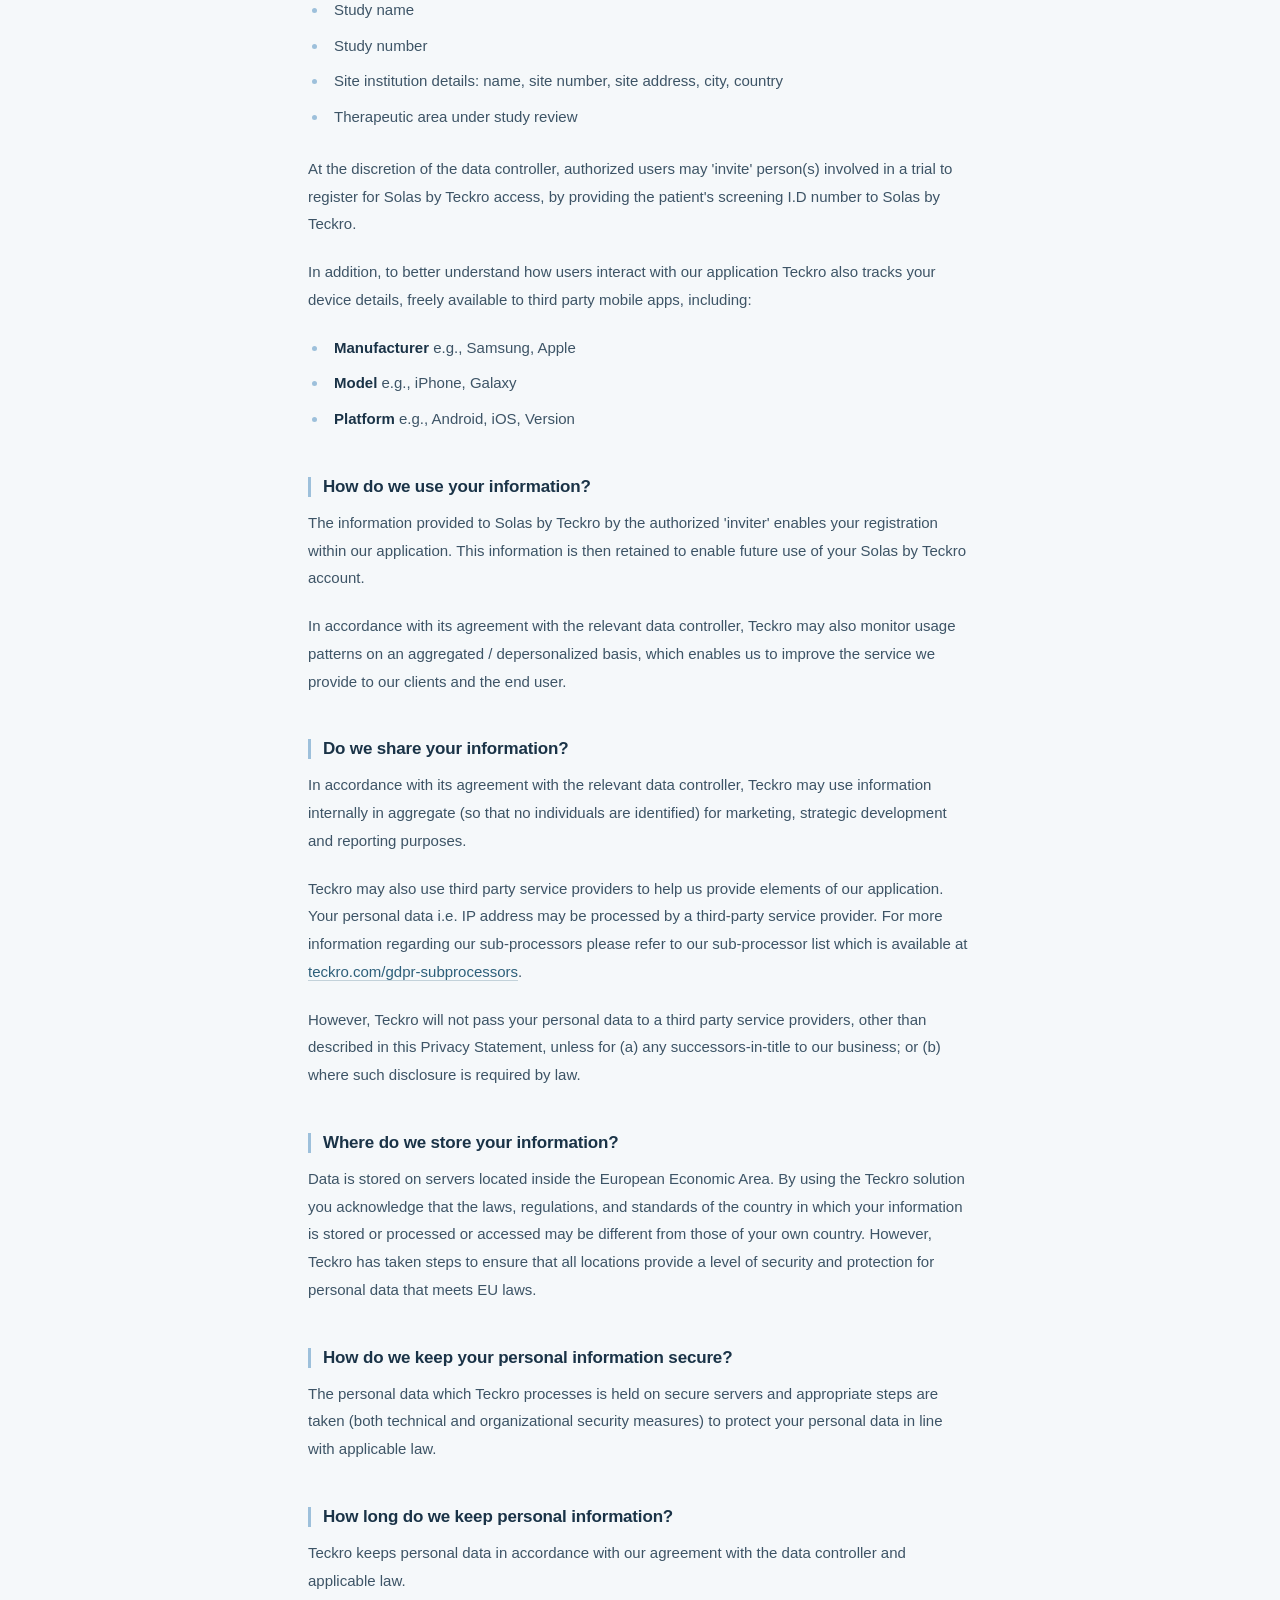
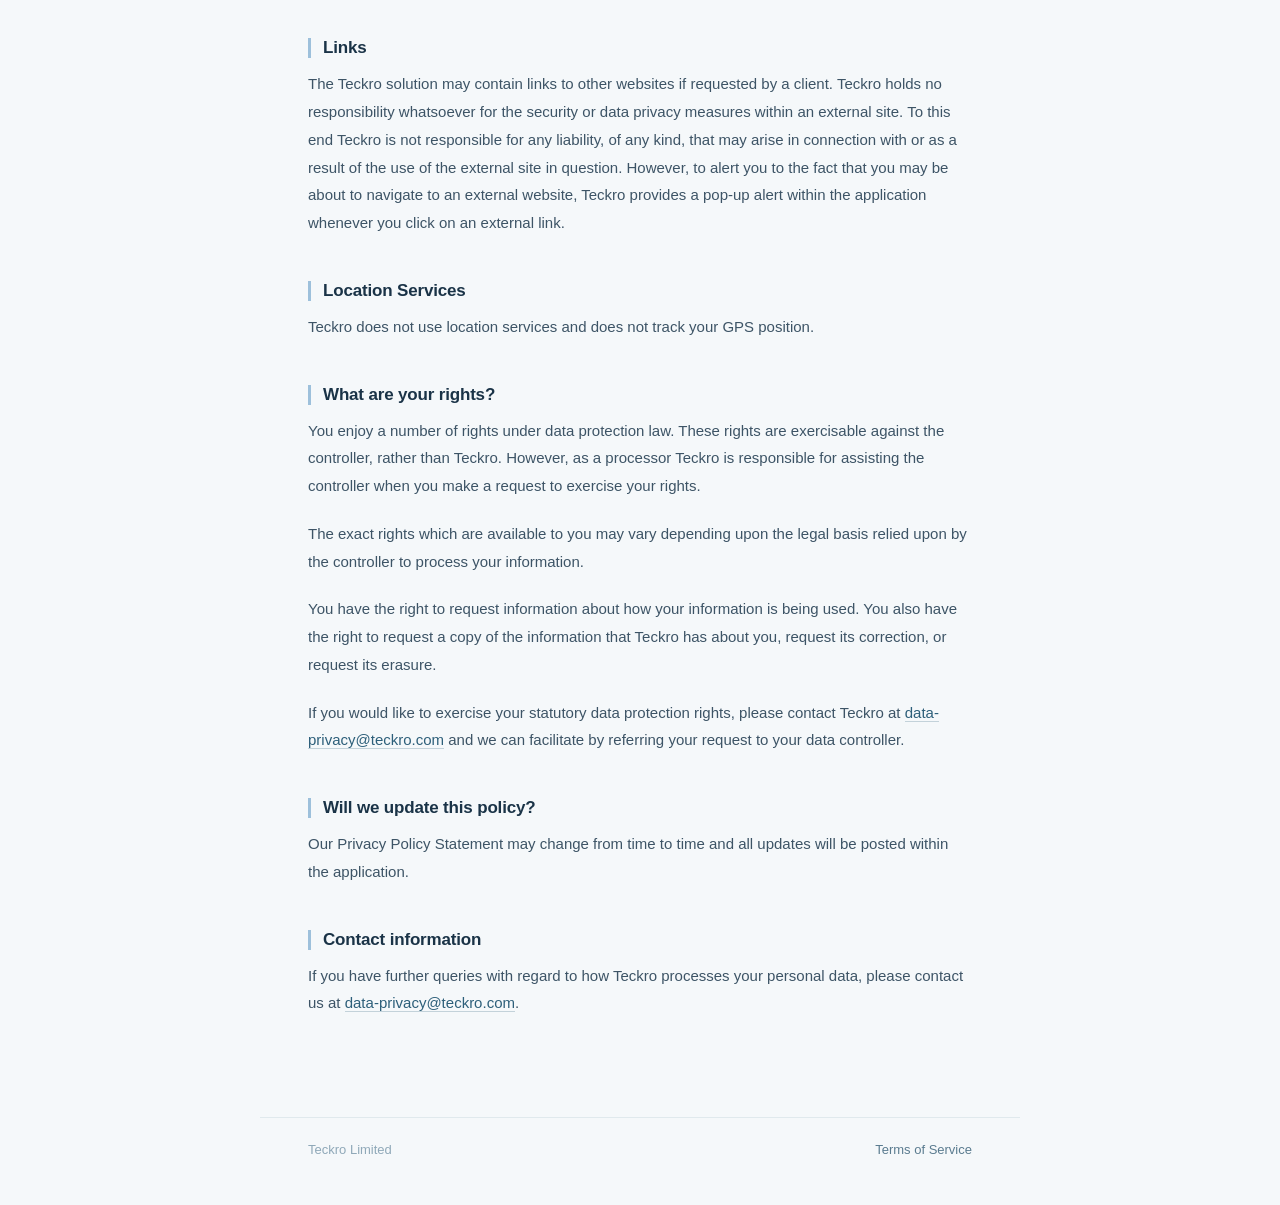
==== commit 7c00698d: "Update legal.css and HTML files to enhance styling and consistency across the application. Changed b" ====
--- a/privacy/index.html
+++ b/privacy/index.html
@@ -5,7 +5,7 @@
   <meta name="viewport" content="width=device-width, initial-scale=1.0">
   <title>Privacy Statement — Solas by Teckro</title>
   <meta name="description" content="Patient End User Privacy Statement for the Solas by Teckro patient platform application.">
-  <meta name="theme-color" content="#0a1628">
+  <meta name="theme-color" content="#f5f8fa">
 
   <link rel="icon" type="image/webp" href="../icon.webp">
   <link rel="apple-touch-icon" href="../icon.webp">
--- a/legal.css
+++ b/legal.css
@@ -0,0 +1,198 @@
+* { margin: 0; padding: 0; box-sizing: border-box; }
+
+body {
+  font-family: Inter, -apple-system, BlinkMacSystemFont, sans-serif;
+  background: #f5f8fa;
+  color: #2c3e50;
+  min-height: 100vh;
+  -webkit-font-smoothing: antialiased;
+  -moz-osx-font-smoothing: grayscale;
+}
+
+/* Nav */
+.nav {
+  position: sticky;
+  top: 0;
+  z-index: 10;
+  display: flex;
+  align-items: center;
+  justify-content: space-between;
+  padding: 0 3rem;
+  height: 56px;
+  background: rgba(255, 255, 255, 0.92);
+  backdrop-filter: blur(20px);
+  -webkit-backdrop-filter: blur(20px);
+  border-bottom: 1px solid rgba(45, 95, 122, 0.08);
+}
+
+.nav-brand {
+  display: flex;
+  align-items: center;
+  gap: 0.625rem;
+  text-decoration: none;
+  color: #1a3347;
+}
+
+.nav-brand img {
+  width: 28px;
+  height: 28px;
+  border-radius: 7px;
+}
+
+.nav-brand span {
+  font-weight: 600;
+  font-size: 0.875rem;
+  letter-spacing: -0.01em;
+}
+
+.nav-links {
+  display: flex;
+  gap: 0.25rem;
+}
+
+.nav-links a {
+  color: #5a7b8f;
+  font-size: 0.8125rem;
+  font-weight: 500;
+  text-decoration: none;
+  padding: 0.375rem 0.875rem;
+  border-radius: 6px;
+  transition: background 0.15s, color 0.15s;
+}
+
+.nav-links a:hover {
+  background: rgba(157, 192, 219, 0.15);
+  color: #2d5f7a;
+}
+
+.nav-links a.active {
+  background: rgba(157, 192, 219, 0.18);
+  color: #2d5f7a;
+  font-weight: 600;
+}
+
+/* Hero */
+.hero {
+  padding: 4rem 3rem 0;
+  max-width: 760px;
+  margin: 0 auto;
+}
+
+.hero h1 {
+  font-size: 2rem;
+  font-weight: 700;
+  color: #1a3347;
+  letter-spacing: -0.03em;
+  line-height: 1.25;
+}
+
+.hero .meta {
+  font-size: 0.8125rem;
+  color: #7a96a8;
+  margin-top: 0.5rem;
+}
+
+.divider {
+  max-width: 760px;
+  margin: 2rem auto 0;
+  border: none;
+  border-top: 1px solid rgba(45, 95, 122, 0.1);
+}
+
+/* Content */
+.content {
+  max-width: 760px;
+  margin: 0 auto;
+  padding: 2.5rem 3rem 5rem;
+}
+
+.content p {
+  font-size: 0.9375rem;
+  line-height: 1.85;
+  color: #3d5466;
+  margin-bottom: 1.25rem;
+}
+
+.content h2 {
+  font-size: 1.0625rem;
+  font-weight: 700;
+  color: #1a3347;
+  margin-top: 2.75rem;
+  margin-bottom: 0.75rem;
+  padding-left: 0.75rem;
+  border-left: 3px solid #9dc0db;
+  letter-spacing: -0.01em;
+}
+
+.content h2:first-child {
+  margin-top: 0;
+}
+
+.content ul {
+  margin: 0.75rem 0 1.5rem 1.25rem;
+  font-size: 0.9375rem;
+  line-height: 1.85;
+  color: #3d5466;
+}
+
+.content ul li {
+  margin-bottom: 0.5rem;
+  padding-left: 0.375rem;
+}
+
+.content ul li::marker {
+  color: #9dc0db;
+}
+
+.content strong {
+  color: #1a3347;
+  font-weight: 600;
+}
+
+.content a {
+  color: #2d5f7a;
+  text-decoration: none;
+  border-bottom: 1px solid rgba(45, 95, 122, 0.25);
+  transition: border-color 0.2s, color 0.2s;
+}
+
+.content a:hover {
+  color: #1a4a62;
+  border-color: #2d5f7a;
+}
+
+/* Footer */
+.page-footer {
+  max-width: 760px;
+  margin: 0 auto;
+  padding: 1.5rem 3rem 3rem;
+  border-top: 1px solid rgba(45, 95, 122, 0.1);
+  display: flex;
+  align-items: center;
+  justify-content: space-between;
+}
+
+.page-footer span {
+  color: #8fa8b8;
+  font-size: 0.8125rem;
+}
+
+.page-footer a {
+  color: #5a7b8f;
+  font-size: 0.8125rem;
+  text-decoration: none;
+  transition: color 0.15s;
+}
+
+.page-footer a:hover {
+  color: #2d5f7a;
+}
+
+@media (max-width: 640px) {
+  .nav { padding: 0 1.25rem; }
+  .hero { padding: 3rem 1.5rem 0; }
+  .hero h1 { font-size: 1.625rem; }
+  .content { padding: 2rem 1.5rem 3rem; }
+  .divider { margin-left: 1.5rem; margin-right: 1.5rem; }
+  .page-footer { padding: 1.5rem; flex-direction: column; gap: 0.75rem; }
+}
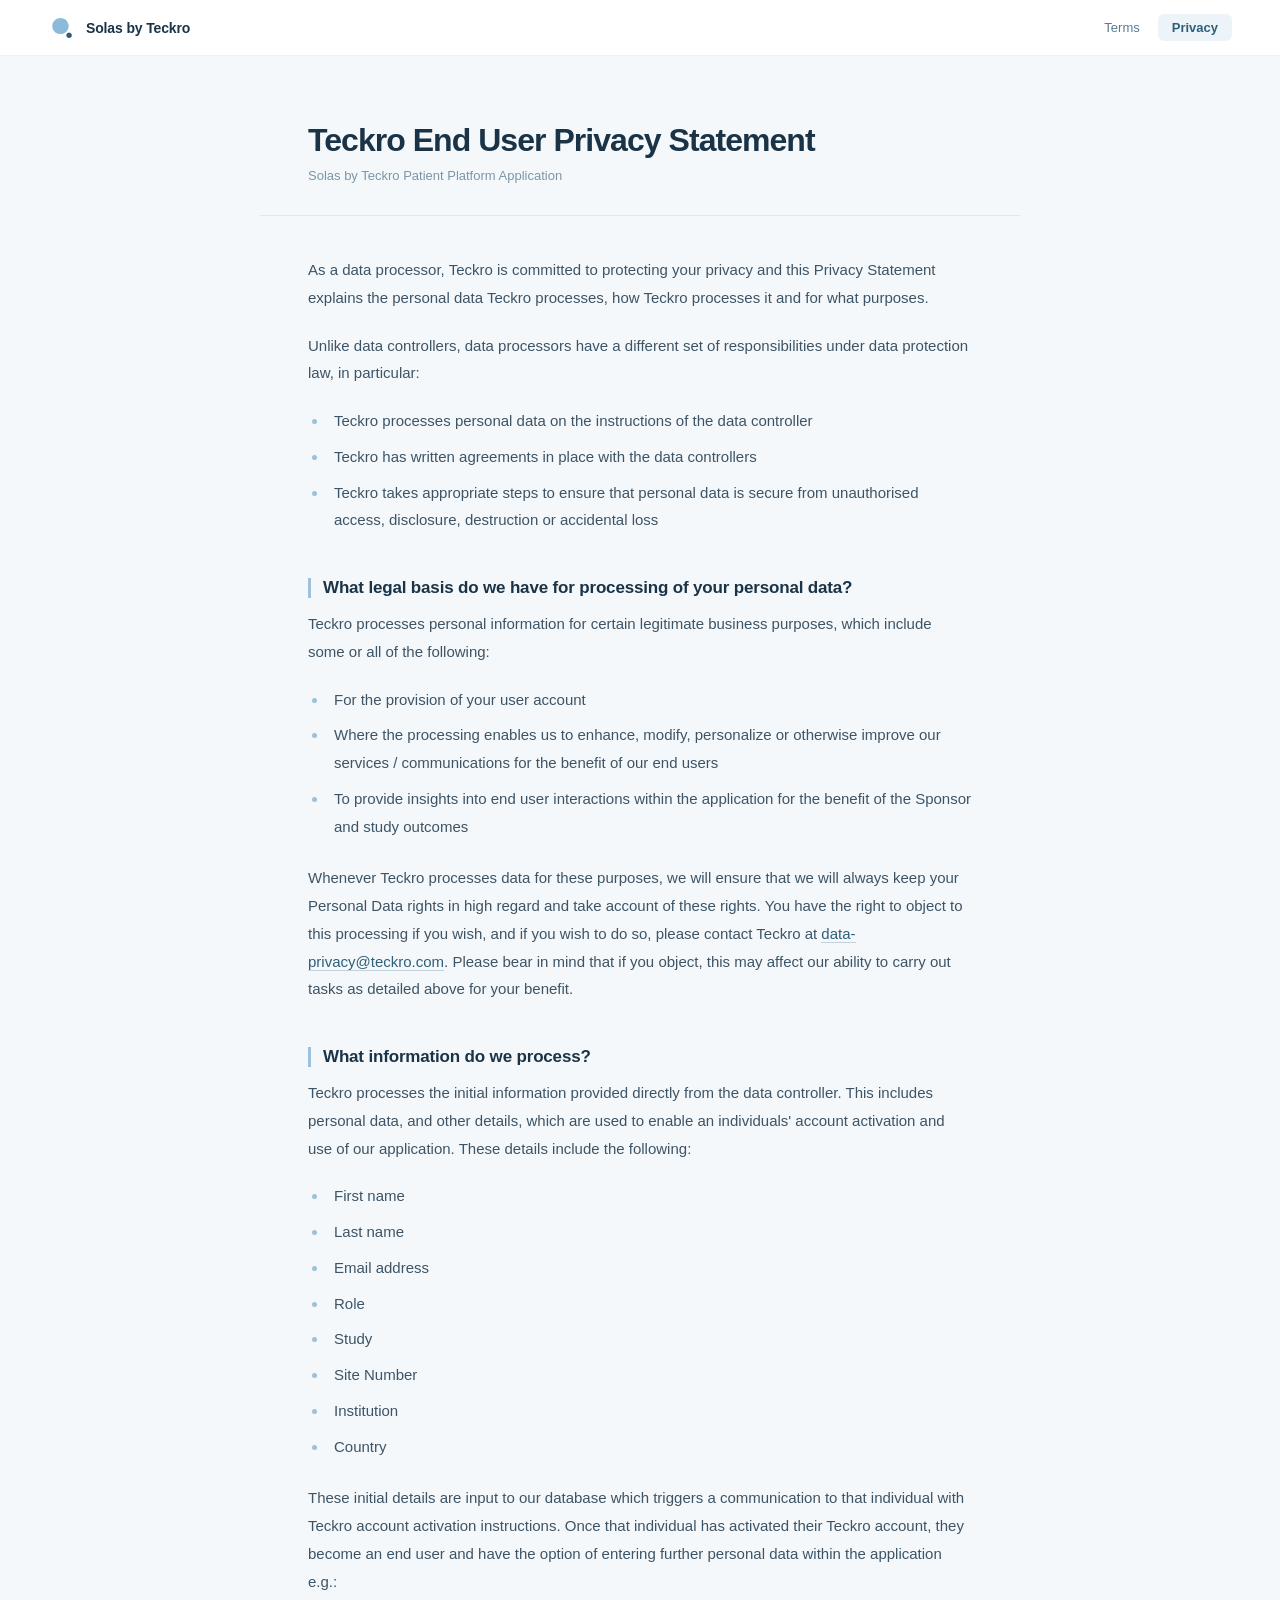
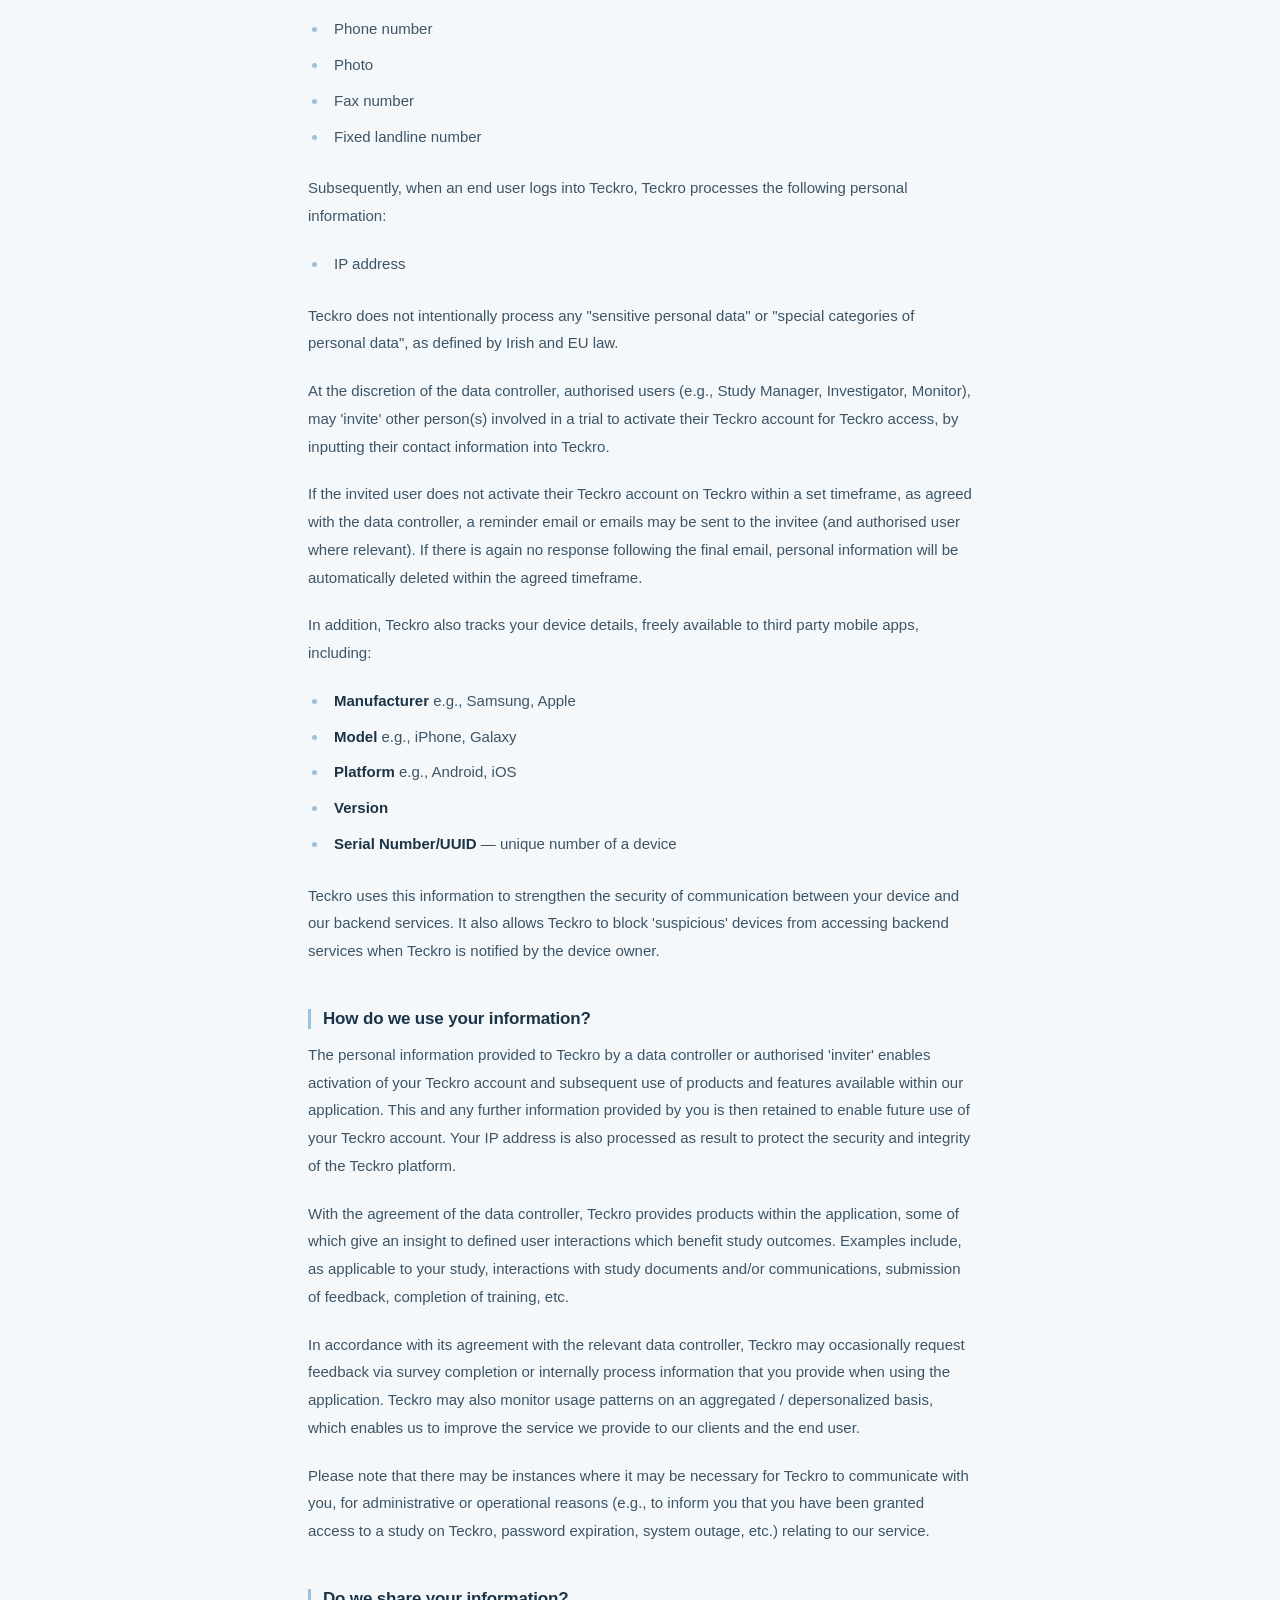
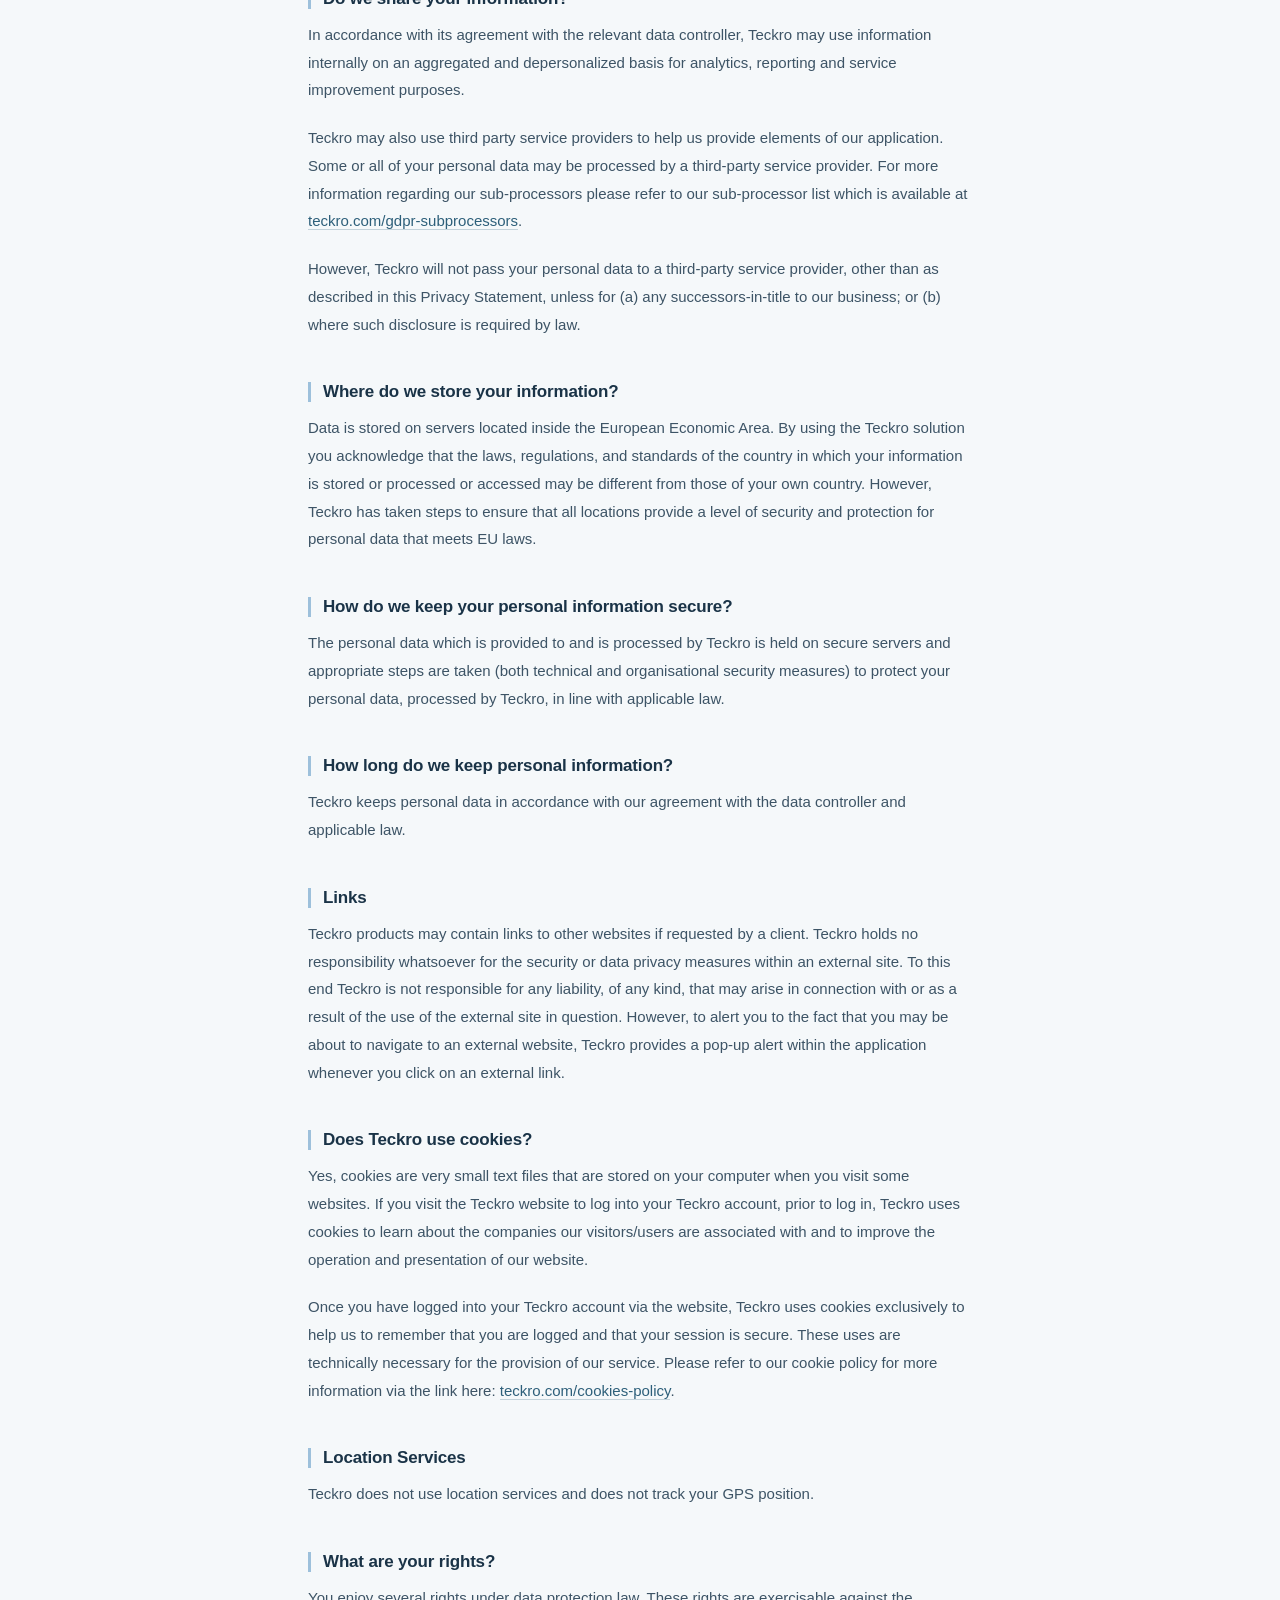
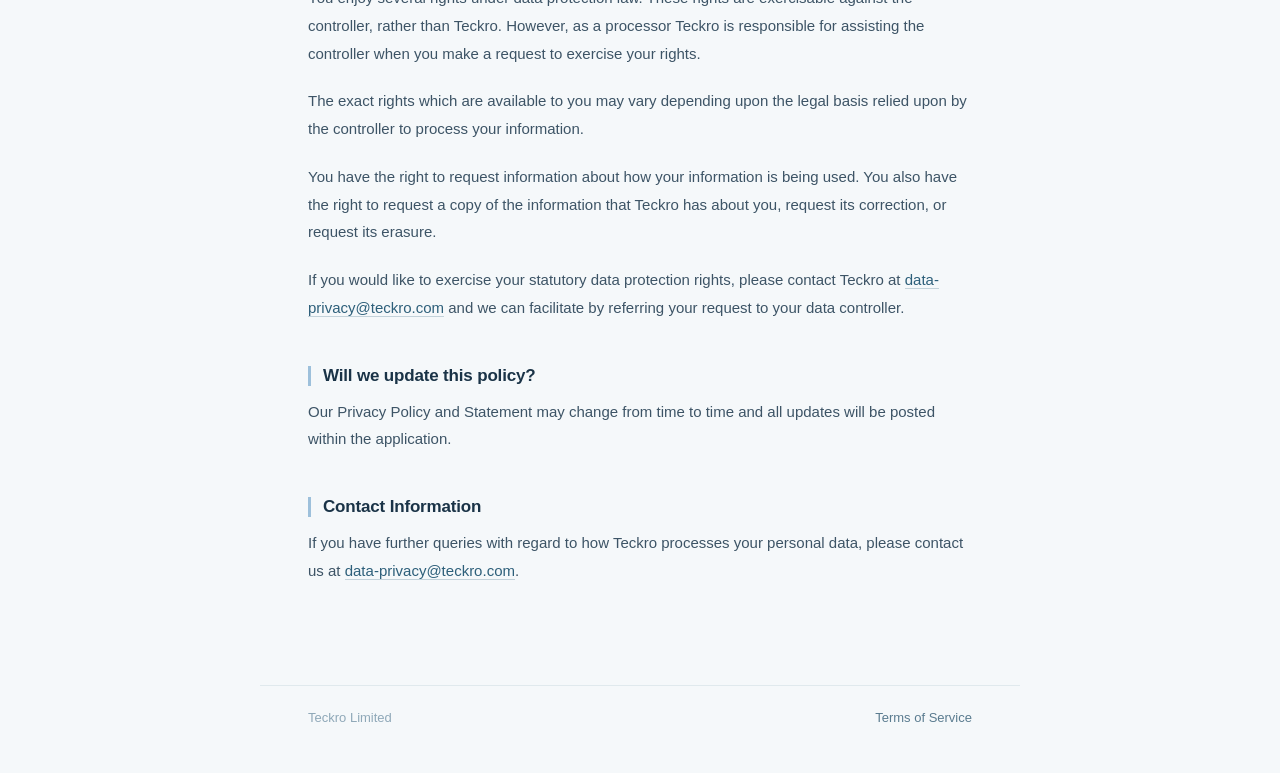
==== commit 603fafa9: "Update privacy statement in index.html to reflect new branding for Teckro. Modified title, meta desc" ====
--- a/privacy/index.html
+++ b/privacy/index.html
@@ -4,7 +4,7 @@
   <meta charset="UTF-8">
   <meta name="viewport" content="width=device-width, initial-scale=1.0">
   <title>Privacy Statement — Solas by Teckro</title>
-  <meta name="description" content="Patient End User Privacy Statement for the Solas by Teckro patient platform application.">
+  <meta name="description" content="Teckro End User Privacy Statement for the Solas by Teckro patient platform application.">
   <meta name="theme-color" content="#f5f8fa">
 
   <link rel="icon" type="image/webp" href="../icon.webp">
@@ -28,86 +28,100 @@
   </nav>
 
   <div class="hero">
-    <h1>Patient End User Privacy Statement</h1>
+    <h1>Teckro End User Privacy Statement</h1>
     <p class="meta">Solas by Teckro Patient Platform Application</p>
   </div>
 
   <hr class="divider">
 
   <div class="content">
-    <p>Solas by Teckro is a patient platform application (hereinafter referred to as the "Application") which is owned and controlled by Teckro Limited.</p>
-
-    <p>As a data processor, Teckro is committed to protecting your privacy and this Privacy Statement explains the personal data processes, how Teckro processes it and for what purposes.</p>
+    <p>As a data processor, Teckro is committed to protecting your privacy and this Privacy Statement explains the personal data Teckro processes, how Teckro processes it and for what purposes.</p>
 
     <p>Unlike data controllers, data processors have a different set of responsibilities under data protection law, in particular:</p>
 
     <ul>
       <li>Teckro processes personal data on the instructions of the data controller</li>
       <li>Teckro has written agreements in place with the data controllers</li>
-      <li>Teckro takes appropriate steps to ensure that personal data is secure from unauthorized access, disclosure, destruction or accidental loss</li>
+      <li>Teckro takes appropriate steps to ensure that personal data is secure from unauthorised access, disclosure, destruction or accidental loss</li>
     </ul>
 
     <h2>What legal basis do we have for processing of your personal data?</h2>
 
-    <p>We process personal information for certain legitimate business purposes, which include some or all of the following:</p>
+    <p>Teckro processes personal information for certain legitimate business purposes, which include some or all of the following:</p>
 
     <ul>
-      <li>For the provision of the user account</li>
-      <li>Where the processing enables us to enhance, modify, personalize or otherwise improve our services / communications for the benefit of the end users</li>
-      <li>To better understand how people interact with our application</li>
+      <li>For the provision of your user account</li>
+      <li>Where the processing enables us to enhance, modify, personalize or otherwise improve our services / communications for the benefit of our end users</li>
+      <li>To provide insights into end user interactions within the application for the benefit of the Sponsor and study outcomes</li>
     </ul>
 
-    <p>Whenever we process data for these purposes, we will ensure that we will always keep your Personal Data rights in high regard and take account of these rights. You have the right to object to this processing if you wish, and if you wish to do so, please contact us at <a href="mailto:data-privacy@teckro.com">data-privacy@teckro.com</a>. Please bear in mind that if you object, this may affect our ability to carry out tasks as detailed above for your benefit.</p>
+    <p>Whenever Teckro processes data for these purposes, we will ensure that we will always keep your Personal Data rights in high regard and take account of these rights. You have the right to object to this processing if you wish, and if you wish to do so, please contact Teckro at <a href="mailto:data-privacy@teckro.com">data-privacy@teckro.com</a>. Please bear in mind that if you object, this may affect our ability to carry out tasks as detailed above for your benefit.</p>
 
     <h2>What information do we process?</h2>
 
-    <p>Your screening ID number is provided to Solas by Teckro directly by the data controller. To create your patient account, Solas by Teckro generates your unique Solas Patient I.D. This will be your future username for your Solas by Teckro account. There is no personal data required to create your account.</p>
+    <p>Teckro processes the initial information provided directly from the data controller. This includes personal data, and other details, which are used to enable an individuals' account activation and use of our application. These details include the following:</p>
 
-    <p>For security and performance monitoring purposes, Solas by Teckro logs the following personal data for a minimal duration of time:</p>
+    <ul>
+      <li>First name</li>
+      <li>Last name</li>
+      <li>Email address</li>
+      <li>Role</li>
+      <li>Study</li>
+      <li>Site Number</li>
+      <li>Institution</li>
+      <li>Country</li>
+    </ul>
+
+    <p>These initial details are input to our database which triggers a communication to that individual with Teckro account activation instructions. Once that individual has activated their Teckro account, they become an end user and have the option of entering further personal data within the application e.g.:</p>
+
+    <ul>
+      <li>Phone number</li>
+      <li>Photo</li>
+      <li>Fax number</li>
+      <li>Fixed landline number</li>
+    </ul>
+
+    <p>Subsequently, when an end user logs into Teckro, Teckro processes the following personal information:</p>
 
     <ul>
       <li>IP address</li>
     </ul>
 
-    <p>In the provision of additional feature support, and at the request of the data controller, Teckro may also process the following personal data:</p>
+    <p>Teckro does not intentionally process any "sensitive personal data" or "special categories of personal data", as defined by Irish and EU law.</p>
 
-    <ul>
-      <li>Email address associated with the account</li>
-      <li>Patient medical data captured during participation in a clinical trial</li>
-    </ul>
+    <p>At the discretion of the data controller, authorised users (e.g., Study Manager, Investigator, Monitor), may 'invite' other person(s) involved in a trial to activate their Teckro account for Teckro access, by inputting their contact information into Teckro.</p>
 
-    <p>Other types of non-personal data processed are:</p>
+    <p>If the invited user does not activate their Teckro account on Teckro within a set timeframe, as agreed with the data controller, a reminder email or emails may be sent to the invitee (and authorised user where relevant). If there is again no response following the final email, personal information will be automatically deleted within the agreed timeframe.</p>
 
-    <ul>
-      <li>Study name</li>
-      <li>Study number</li>
-      <li>Site institution details: name, site number, site address, city, country</li>
-      <li>Therapeutic area under study review</li>
-    </ul>
-
-    <p>At the discretion of the data controller, authorized users may 'invite' person(s) involved in a trial to register for Solas by Teckro access, by providing the patient's screening I.D number to Solas by Teckro.</p>
-
-    <p>In addition, to better understand how users interact with our application Teckro also tracks your device details, freely available to third party mobile apps, including:</p>
+    <p>In addition, Teckro also tracks your device details, freely available to third party mobile apps, including:</p>
 
     <ul>
       <li><strong>Manufacturer</strong> e.g., Samsung, Apple</li>
       <li><strong>Model</strong> e.g., iPhone, Galaxy</li>
-      <li><strong>Platform</strong> e.g., Android, iOS, Version</li>
+      <li><strong>Platform</strong> e.g., Android, iOS</li>
+      <li><strong>Version</strong></li>
+      <li><strong>Serial Number/UUID</strong> — unique number of a device</li>
     </ul>
+
+    <p>Teckro uses this information to strengthen the security of communication between your device and our backend services. It also allows Teckro to block 'suspicious' devices from accessing backend services when Teckro is notified by the device owner.</p>
 
     <h2>How do we use your information?</h2>
 
-    <p>The information provided to Solas by Teckro by the authorized 'inviter' enables your registration within our application. This information is then retained to enable future use of your Solas by Teckro account.</p>
+    <p>The personal information provided to Teckro by a data controller or authorised 'inviter' enables activation of your Teckro account and subsequent use of products and features available within our application. This and any further information provided by you is then retained to enable future use of your Teckro account. Your IP address is also processed as result to protect the security and integrity of the Teckro platform.</p>
 
-    <p>In accordance with its agreement with the relevant data controller, Teckro may also monitor usage patterns on an aggregated / depersonalized basis, which enables us to improve the service we provide to our clients and the end user.</p>
+    <p>With the agreement of the data controller, Teckro provides products within the application, some of which give an insight to defined user interactions which benefit study outcomes. Examples include, as applicable to your study, interactions with study documents and/or communications, submission of feedback, completion of training, etc.</p>
+
+    <p>In accordance with its agreement with the relevant data controller, Teckro may occasionally request feedback via survey completion or internally process information that you provide when using the application. Teckro may also monitor usage patterns on an aggregated / depersonalized basis, which enables us to improve the service we provide to our clients and the end user.</p>
+
+    <p>Please note that there may be instances where it may be necessary for Teckro to communicate with you, for administrative or operational reasons (e.g., to inform you that you have been granted access to a study on Teckro, password expiration, system outage, etc.) relating to our service.</p>
 
     <h2>Do we share your information?</h2>
 
-    <p>In accordance with its agreement with the relevant data controller, Teckro may use information internally in aggregate (so that no individuals are identified) for marketing, strategic development and reporting purposes.</p>
+    <p>In accordance with its agreement with the relevant data controller, Teckro may use information internally on an aggregated and depersonalized basis for analytics, reporting and service improvement purposes.</p>
 
-    <p>Teckro may also use third party service providers to help us provide elements of our application. Your personal data i.e. IP address may be processed by a third-party service provider. For more information regarding our sub-processors please refer to our sub-processor list which is available at <a href="https://teckro.com/gdpr-subprocessors">teckro.com/gdpr-subprocessors</a>.</p>
+    <p>Teckro may also use third party service providers to help us provide elements of our application. Some or all of your personal data may be processed by a third-party service provider. For more information regarding our sub-processors please refer to our sub-processor list which is available at <a href="https://teckro.com/gdpr-subprocessors">teckro.com/gdpr-subprocessors</a>.</p>
 
-    <p>However, Teckro will not pass your personal data to a third party service providers, other than described in this Privacy Statement, unless for (a) any successors-in-title to our business; or (b) where such disclosure is required by law.</p>
+    <p>However, Teckro will not pass your personal data to a third-party service provider, other than as described in this Privacy Statement, unless for (a) any successors-in-title to our business; or (b) where such disclosure is required by law.</p>
 
     <h2>Where do we store your information?</h2>
 
@@ -115,7 +129,7 @@
 
     <h2>How do we keep your personal information secure?</h2>
 
-    <p>The personal data which Teckro processes is held on secure servers and appropriate steps are taken (both technical and organizational security measures) to protect your personal data in line with applicable law.</p>
+    <p>The personal data which is provided to and is processed by Teckro is held on secure servers and appropriate steps are taken (both technical and organisational security measures) to protect your personal data, processed by Teckro, in line with applicable law.</p>
 
     <h2>How long do we keep personal information?</h2>
 
@@ -123,7 +137,13 @@
 
     <h2>Links</h2>
 
-    <p>The Teckro solution may contain links to other websites if requested by a client. Teckro holds no responsibility whatsoever for the security or data privacy measures within an external site. To this end Teckro is not responsible for any liability, of any kind, that may arise in connection with or as a result of the use of the external site in question. However, to alert you to the fact that you may be about to navigate to an external website, Teckro provides a pop-up alert within the application whenever you click on an external link.</p>
+    <p>Teckro products may contain links to other websites if requested by a client. Teckro holds no responsibility whatsoever for the security or data privacy measures within an external site. To this end Teckro is not responsible for any liability, of any kind, that may arise in connection with or as a result of the use of the external site in question. However, to alert you to the fact that you may be about to navigate to an external website, Teckro provides a pop-up alert within the application whenever you click on an external link.</p>
+
+    <h2>Does Teckro use cookies?</h2>
+
+    <p>Yes, cookies are very small text files that are stored on your computer when you visit some websites. If you visit the Teckro website to log into your Teckro account, prior to log in, Teckro uses cookies to learn about the companies our visitors/users are associated with and to improve the operation and presentation of our website.</p>
+
+    <p>Once you have logged into your Teckro account via the website, Teckro uses cookies exclusively to help us to remember that you are logged and that your session is secure. These uses are technically necessary for the provision of our service. Please refer to our cookie policy for more information via the link here: <a href="https://teckro.com/cookies-policy">teckro.com/cookies-policy</a>.</p>
 
     <h2>Location Services</h2>
 
@@ -131,7 +151,7 @@
 
     <h2>What are your rights?</h2>
 
-    <p>You enjoy a number of rights under data protection law. These rights are exercisable against the controller, rather than Teckro. However, as a processor Teckro is responsible for assisting the controller when you make a request to exercise your rights.</p>
+    <p>You enjoy several rights under data protection law. These rights are exercisable against the controller, rather than Teckro. However, as a processor Teckro is responsible for assisting the controller when you make a request to exercise your rights.</p>
 
     <p>The exact rights which are available to you may vary depending upon the legal basis relied upon by the controller to process your information.</p>
 
@@ -141,9 +161,9 @@
 
     <h2>Will we update this policy?</h2>
 
-    <p>Our Privacy Policy Statement may change from time to time and all updates will be posted within the application.</p>
+    <p>Our Privacy Policy and Statement may change from time to time and all updates will be posted within the application.</p>
 
-    <h2>Contact information</h2>
+    <h2>Contact Information</h2>
 
     <p>If you have further queries with regard to how Teckro processes your personal data, please contact us at <a href="mailto:data-privacy@teckro.com">data-privacy@teckro.com</a>.</p>
   </div>
--- a/legal.css
+++ b/legal.css
@@ -1,9 +1,47 @@
 * { margin: 0; padding: 0; box-sizing: border-box; }
+
+:root {
+  --bg: #f5f8fa;
+  --text-primary: #1a3347;
+  --text-body: #3d5466;
+  --text-muted: #5a7b8f;
+  --text-faint: #7a96a8;
+  --text-footer: #8fa8b8;
+  --accent: #2d5f7a;
+  --accent-light: #9dc0db;
+  --accent-hover: #1a4a62;
+  --nav-bg: rgba(255, 255, 255, 0.92);
+  --nav-border: rgba(45, 95, 122, 0.08);
+  --nav-hover-bg: rgba(157, 192, 219, 0.15);
+  --nav-active-bg: rgba(157, 192, 219, 0.18);
+  --border: rgba(45, 95, 122, 0.1);
+  --link-underline: rgba(45, 95, 122, 0.25);
+}
+
+@media (prefers-color-scheme: dark) {
+  :root {
+    --bg: #101418;
+    --text-primary: #e2e8ee;
+    --text-body: #959ea8;
+    --text-muted: #6b7680;
+    --text-faint: #525c65;
+    --text-footer: #454e56;
+    --accent: #7bb8d6;
+    --accent-light: #3d7a99;
+    --accent-hover: #a0d0e8;
+    --nav-bg: rgba(20, 24, 30, 0.88);
+    --nav-border: rgba(255, 255, 255, 0.06);
+    --nav-hover-bg: rgba(255, 255, 255, 0.06);
+    --nav-active-bg: rgba(255, 255, 255, 0.08);
+    --border: rgba(255, 255, 255, 0.07);
+    --link-underline: rgba(123, 184, 214, 0.3);
+  }
+}
 
 body {
   font-family: Inter, -apple-system, BlinkMacSystemFont, sans-serif;
-  background: #f5f8fa;
-  color: #2c3e50;
+  background: var(--bg);
+  color: var(--text-primary);
   min-height: 100vh;
   -webkit-font-smoothing: antialiased;
   -moz-osx-font-smoothing: grayscale;
@@ -19,10 +57,10 @@
   justify-content: space-between;
   padding: 0 3rem;
   height: 56px;
-  background: rgba(255, 255, 255, 0.92);
+  background: var(--nav-bg);
   backdrop-filter: blur(20px);
   -webkit-backdrop-filter: blur(20px);
-  border-bottom: 1px solid rgba(45, 95, 122, 0.08);
+  border-bottom: 1px solid var(--nav-border);
 }
 
 .nav-brand {
@@ -30,7 +68,7 @@
   align-items: center;
   gap: 0.625rem;
   text-decoration: none;
-  color: #1a3347;
+  color: var(--text-primary);
 }
 
 .nav-brand img {
@@ -51,7 +89,7 @@
 }
 
 .nav-links a {
-  color: #5a7b8f;
+  color: var(--text-muted);
   font-size: 0.8125rem;
   font-weight: 500;
   text-decoration: none;
@@ -61,13 +99,13 @@
 }
 
 .nav-links a:hover {
-  background: rgba(157, 192, 219, 0.15);
-  color: #2d5f7a;
+  background: var(--nav-hover-bg);
+  color: var(--accent);
 }
 
 .nav-links a.active {
-  background: rgba(157, 192, 219, 0.18);
-  color: #2d5f7a;
+  background: var(--nav-active-bg);
+  color: var(--accent);
   font-weight: 600;
 }
 
@@ -81,14 +119,14 @@
 .hero h1 {
   font-size: 2rem;
   font-weight: 700;
-  color: #1a3347;
+  color: var(--text-primary);
   letter-spacing: -0.03em;
   line-height: 1.25;
 }
 
 .hero .meta {
   font-size: 0.8125rem;
-  color: #7a96a8;
+  color: var(--text-faint);
   margin-top: 0.5rem;
 }
 
@@ -96,7 +134,7 @@
   max-width: 760px;
   margin: 2rem auto 0;
   border: none;
-  border-top: 1px solid rgba(45, 95, 122, 0.1);
+  border-top: 1px solid var(--border);
 }
 
 /* Content */
@@ -109,18 +147,18 @@
 .content p {
   font-size: 0.9375rem;
   line-height: 1.85;
-  color: #3d5466;
+  color: var(--text-body);
   margin-bottom: 1.25rem;
 }
 
 .content h2 {
   font-size: 1.0625rem;
   font-weight: 700;
-  color: #1a3347;
+  color: var(--text-primary);
   margin-top: 2.75rem;
   margin-bottom: 0.75rem;
   padding-left: 0.75rem;
-  border-left: 3px solid #9dc0db;
+  border-left: 3px solid var(--accent-light);
   letter-spacing: -0.01em;
 }
 
@@ -132,7 +170,7 @@
   margin: 0.75rem 0 1.5rem 1.25rem;
   font-size: 0.9375rem;
   line-height: 1.85;
-  color: #3d5466;
+  color: var(--text-body);
 }
 
 .content ul li {
@@ -141,24 +179,24 @@
 }
 
 .content ul li::marker {
-  color: #9dc0db;
+  color: var(--accent-light);
 }
 
 .content strong {
-  color: #1a3347;
+  color: var(--text-primary);
   font-weight: 600;
 }
 
 .content a {
-  color: #2d5f7a;
-  text-decoration: none;
-  border-bottom: 1px solid rgba(45, 95, 122, 0.25);
+  color: var(--accent);
+  text-decoration: none;
+  border-bottom: 1px solid var(--link-underline);
   transition: border-color 0.2s, color 0.2s;
 }
 
 .content a:hover {
-  color: #1a4a62;
-  border-color: #2d5f7a;
+  color: var(--accent-hover);
+  border-color: var(--accent);
 }
 
 /* Footer */
@@ -166,26 +204,26 @@
   max-width: 760px;
   margin: 0 auto;
   padding: 1.5rem 3rem 3rem;
-  border-top: 1px solid rgba(45, 95, 122, 0.1);
+  border-top: 1px solid var(--border);
   display: flex;
   align-items: center;
   justify-content: space-between;
 }
 
 .page-footer span {
-  color: #8fa8b8;
+  color: var(--text-footer);
   font-size: 0.8125rem;
 }
 
 .page-footer a {
-  color: #5a7b8f;
+  color: var(--text-muted);
   font-size: 0.8125rem;
   text-decoration: none;
   transition: color 0.15s;
 }
 
 .page-footer a:hover {
-  color: #2d5f7a;
+  color: var(--accent);
 }
 
 @media (max-width: 640px) {
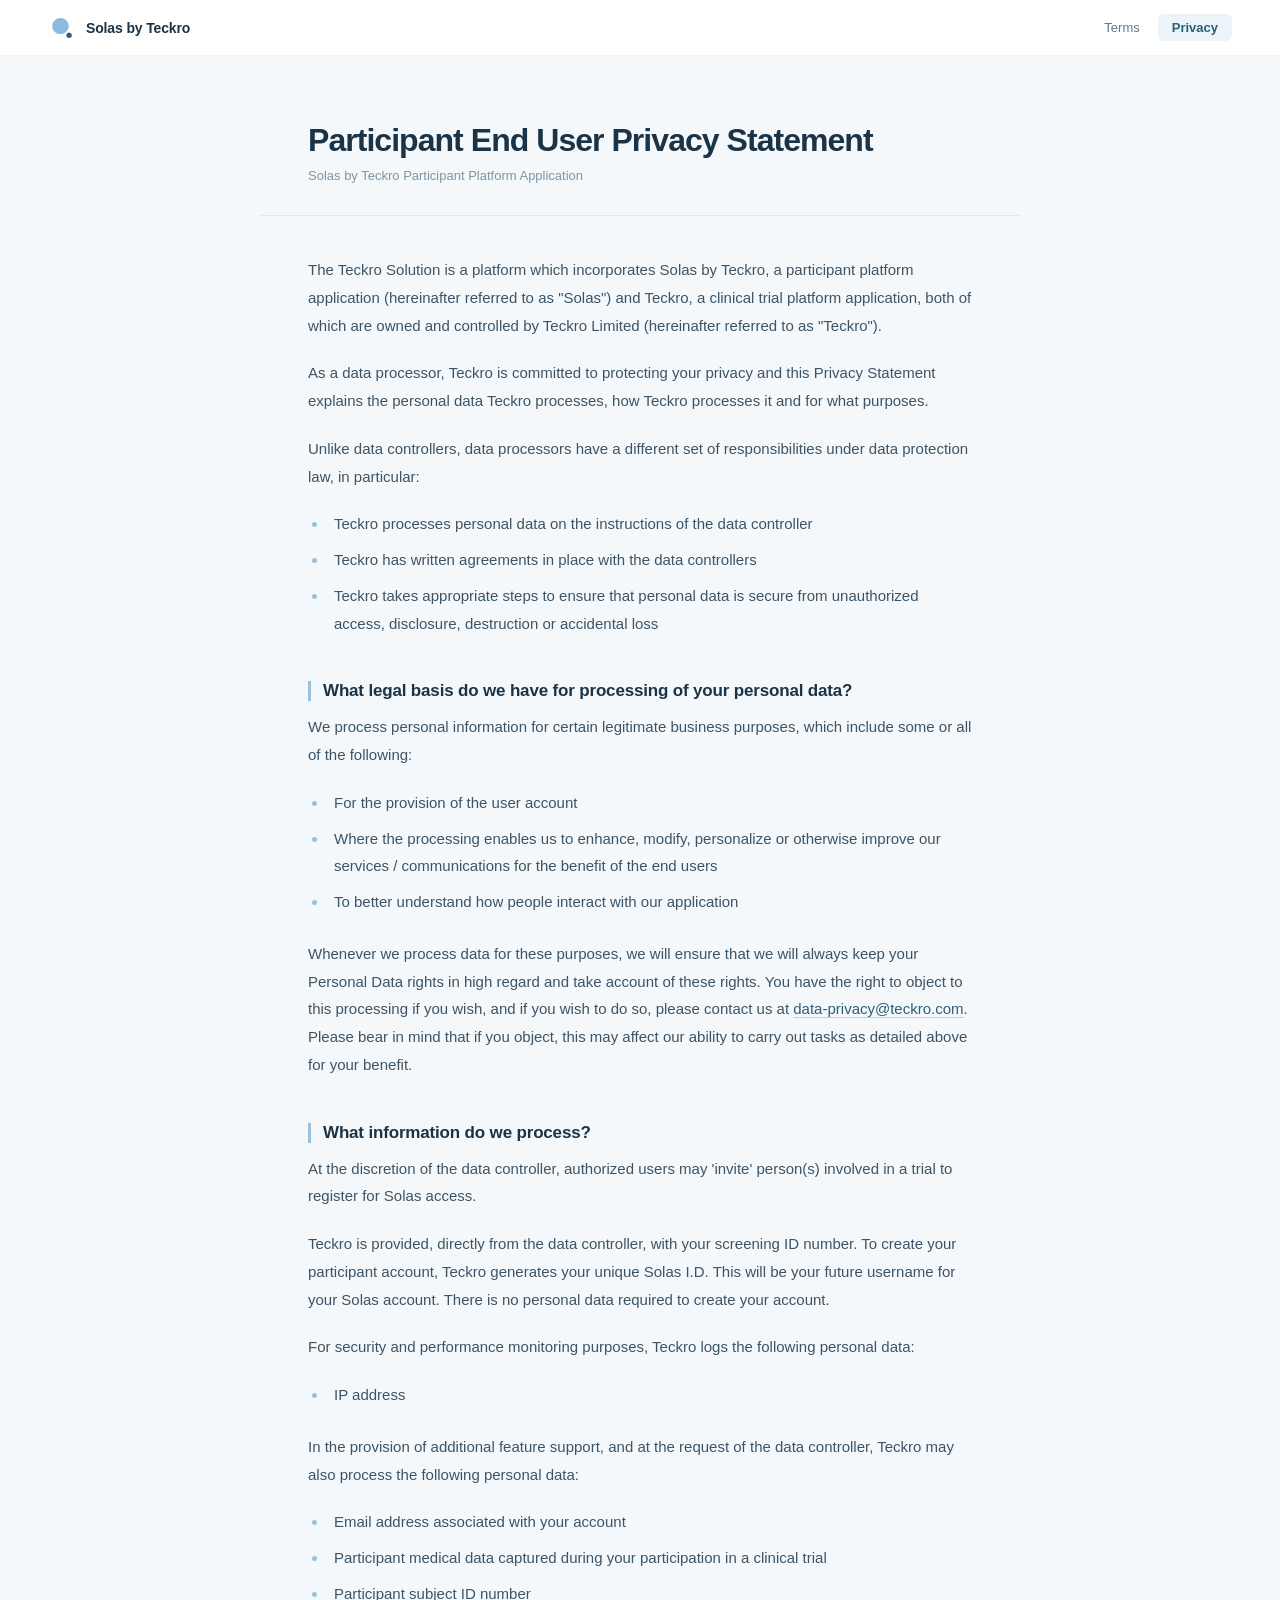
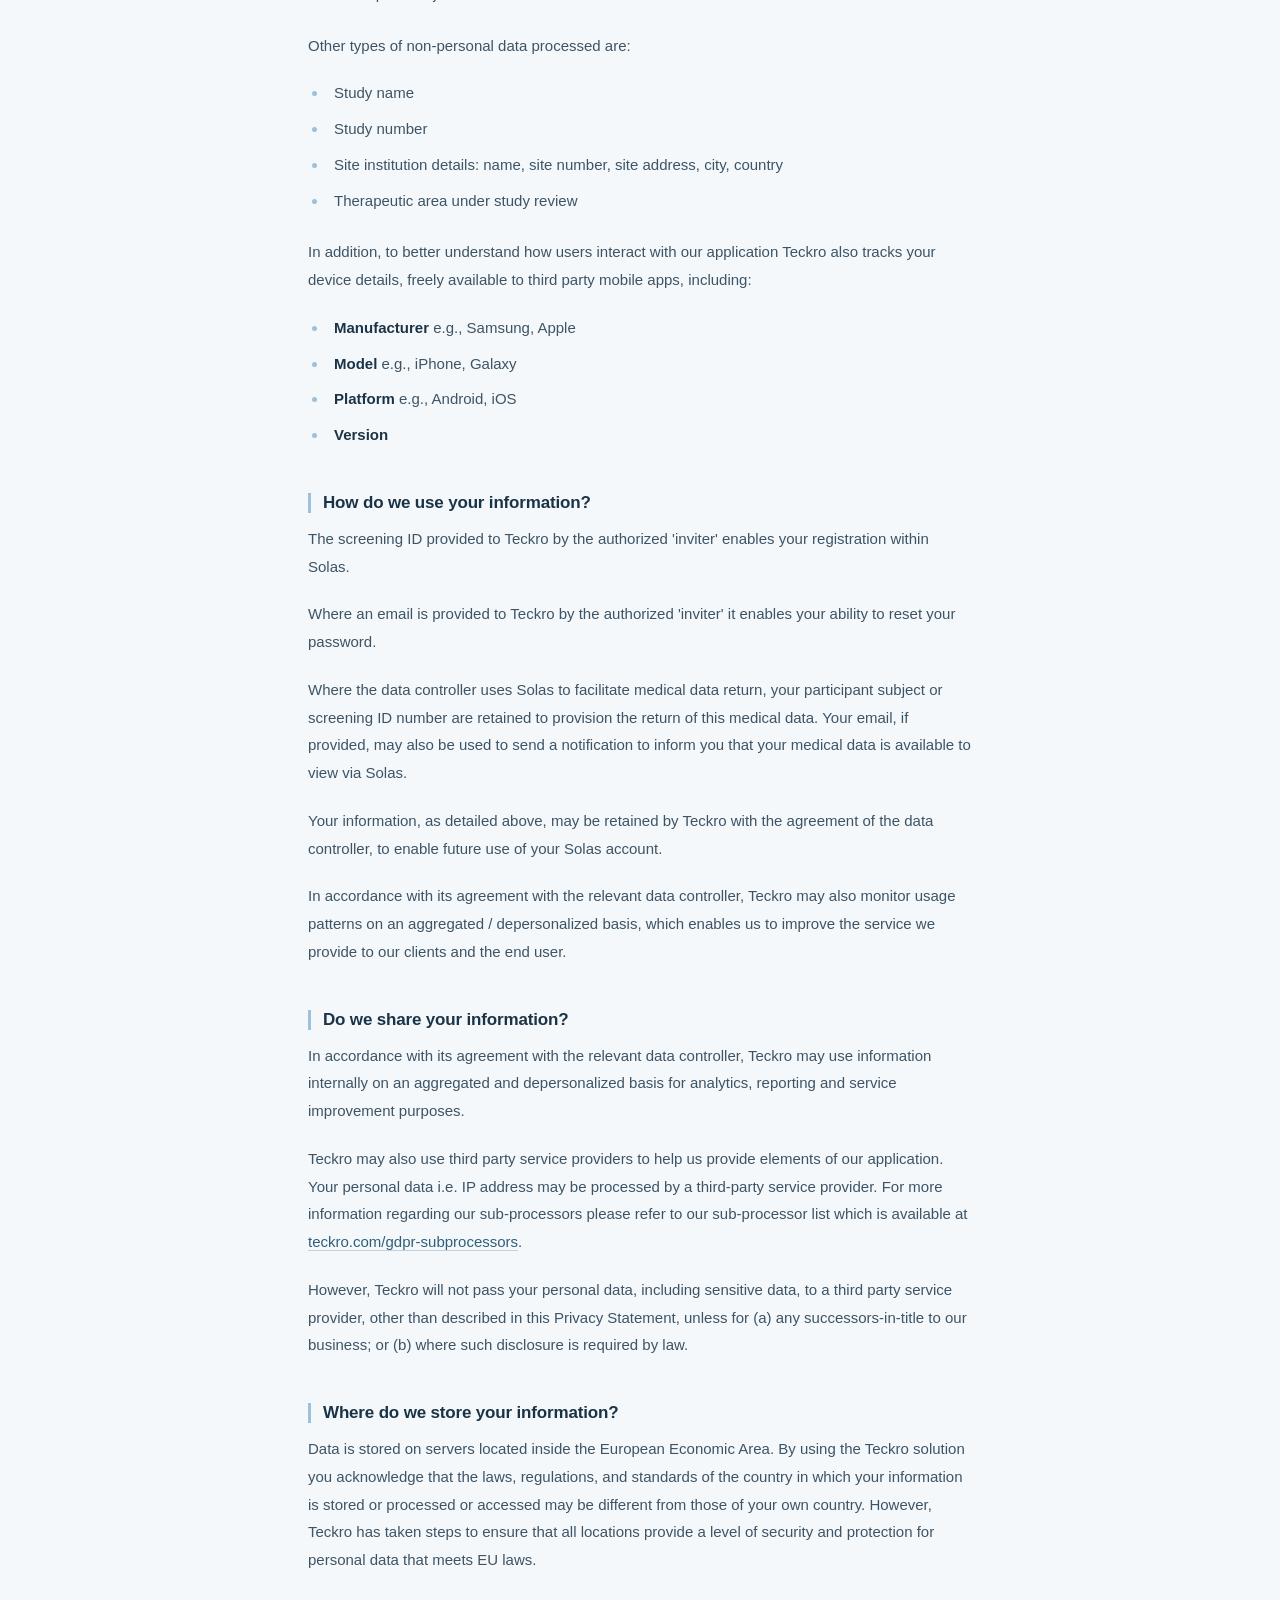
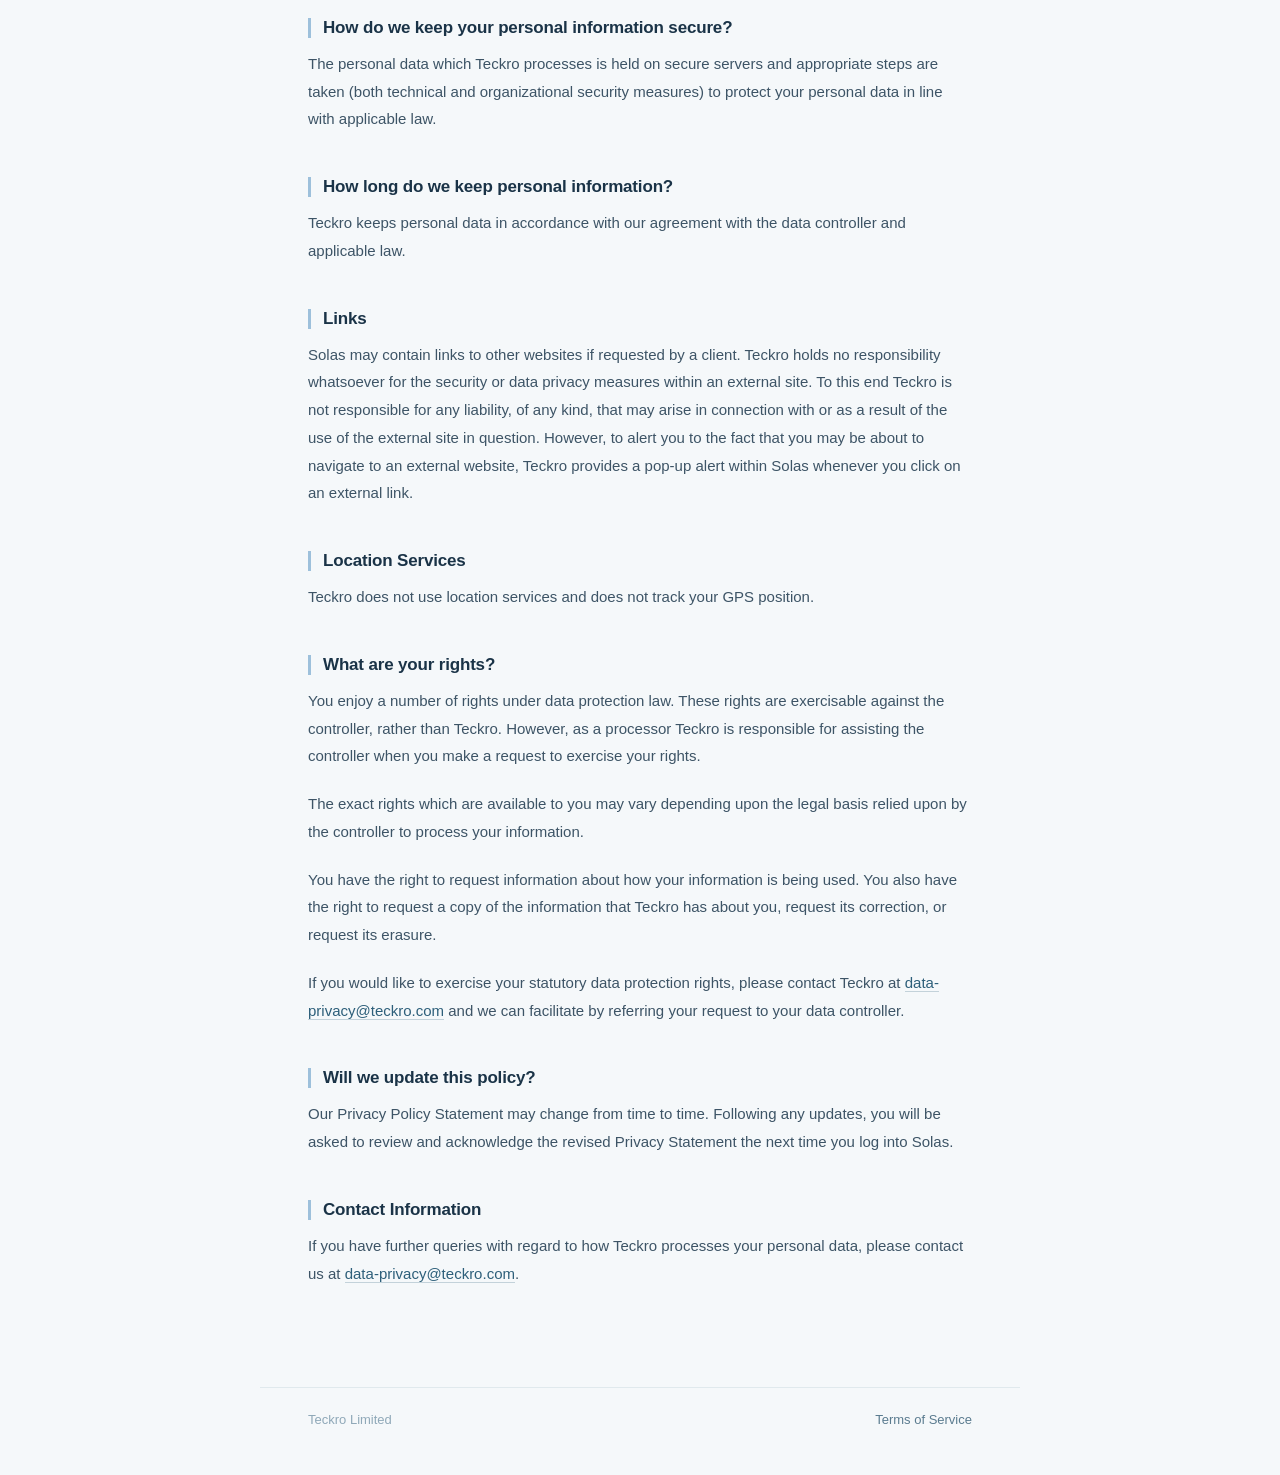
==== commit 7df5eff1: "Update privacy statement in index.html to clarify participant roles and data processing. Enhanced de" ====
--- a/privacy/index.html
+++ b/privacy/index.html
@@ -4,7 +4,7 @@
   <meta charset="UTF-8">
   <meta name="viewport" content="width=device-width, initial-scale=1.0">
   <title>Privacy Statement — Solas by Teckro</title>
-  <meta name="description" content="Teckro End User Privacy Statement for the Solas by Teckro patient platform application.">
+  <meta name="description" content="Teckro Participant End User Privacy Statement for the Solas by Teckro participant platform application.">
   <meta name="theme-color" content="#f5f8fa">
 
   <link rel="icon" type="image/webp" href="../icon.webp">
@@ -28,13 +28,15 @@
   </nav>
 
   <div class="hero">
-    <h1>Teckro End User Privacy Statement</h1>
-    <p class="meta">Solas by Teckro Patient Platform Application</p>
+    <h1>Participant End User Privacy Statement</h1>
+    <p class="meta">Solas by Teckro Participant Platform Application</p>
   </div>
 
   <hr class="divider">
 
   <div class="content">
+    <p>The Teckro Solution is a platform which incorporates Solas by Teckro, a participant platform application (hereinafter referred to as "Solas") and Teckro, a clinical trial platform application, both of which are owned and controlled by Teckro Limited (hereinafter referred to as "Teckro").</p>
+
     <p>As a data processor, Teckro is committed to protecting your privacy and this Privacy Statement explains the personal data Teckro processes, how Teckro processes it and for what purposes.</p>
 
     <p>Unlike data controllers, data processors have a different set of responsibilities under data protection law, in particular:</p>
@@ -42,86 +44,78 @@
     <ul>
       <li>Teckro processes personal data on the instructions of the data controller</li>
       <li>Teckro has written agreements in place with the data controllers</li>
-      <li>Teckro takes appropriate steps to ensure that personal data is secure from unauthorised access, disclosure, destruction or accidental loss</li>
+      <li>Teckro takes appropriate steps to ensure that personal data is secure from unauthorized access, disclosure, destruction or accidental loss</li>
     </ul>
 
     <h2>What legal basis do we have for processing of your personal data?</h2>
 
-    <p>Teckro processes personal information for certain legitimate business purposes, which include some or all of the following:</p>
+    <p>We process personal information for certain legitimate business purposes, which include some or all of the following:</p>
 
     <ul>
-      <li>For the provision of your user account</li>
-      <li>Where the processing enables us to enhance, modify, personalize or otherwise improve our services / communications for the benefit of our end users</li>
-      <li>To provide insights into end user interactions within the application for the benefit of the Sponsor and study outcomes</li>
+      <li>For the provision of the user account</li>
+      <li>Where the processing enables us to enhance, modify, personalize or otherwise improve our services / communications for the benefit of the end users</li>
+      <li>To better understand how people interact with our application</li>
     </ul>
 
-    <p>Whenever Teckro processes data for these purposes, we will ensure that we will always keep your Personal Data rights in high regard and take account of these rights. You have the right to object to this processing if you wish, and if you wish to do so, please contact Teckro at <a href="mailto:data-privacy@teckro.com">data-privacy@teckro.com</a>. Please bear in mind that if you object, this may affect our ability to carry out tasks as detailed above for your benefit.</p>
+    <p>Whenever we process data for these purposes, we will ensure that we will always keep your Personal Data rights in high regard and take account of these rights. You have the right to object to this processing if you wish, and if you wish to do so, please contact us at <a href="mailto:data-privacy@teckro.com">data-privacy@teckro.com</a>. Please bear in mind that if you object, this may affect our ability to carry out tasks as detailed above for your benefit.</p>
 
     <h2>What information do we process?</h2>
 
-    <p>Teckro processes the initial information provided directly from the data controller. This includes personal data, and other details, which are used to enable an individuals' account activation and use of our application. These details include the following:</p>
+    <p>At the discretion of the data controller, authorized users may 'invite' person(s) involved in a trial to register for Solas access.</p>
 
-    <ul>
-      <li>First name</li>
-      <li>Last name</li>
-      <li>Email address</li>
-      <li>Role</li>
-      <li>Study</li>
-      <li>Site Number</li>
-      <li>Institution</li>
-      <li>Country</li>
-    </ul>
+    <p>Teckro is provided, directly from the data controller, with your screening ID number. To create your participant account, Teckro generates your unique Solas I.D. This will be your future username for your Solas account. There is no personal data required to create your account.</p>
 
-    <p>These initial details are input to our database which triggers a communication to that individual with Teckro account activation instructions. Once that individual has activated their Teckro account, they become an end user and have the option of entering further personal data within the application e.g.:</p>
-
-    <ul>
-      <li>Phone number</li>
-      <li>Photo</li>
-      <li>Fax number</li>
-      <li>Fixed landline number</li>
-    </ul>
-
-    <p>Subsequently, when an end user logs into Teckro, Teckro processes the following personal information:</p>
+    <p>For security and performance monitoring purposes, Teckro logs the following personal data:</p>
 
     <ul>
       <li>IP address</li>
     </ul>
 
-    <p>Teckro does not intentionally process any "sensitive personal data" or "special categories of personal data", as defined by Irish and EU law.</p>
+    <p>In the provision of additional feature support, and at the request of the data controller, Teckro may also process the following personal data:</p>
 
-    <p>At the discretion of the data controller, authorised users (e.g., Study Manager, Investigator, Monitor), may 'invite' other person(s) involved in a trial to activate their Teckro account for Teckro access, by inputting their contact information into Teckro.</p>
+    <ul>
+      <li>Email address associated with your account</li>
+      <li>Participant medical data captured during your participation in a clinical trial</li>
+      <li>Participant subject ID number</li>
+    </ul>
 
-    <p>If the invited user does not activate their Teckro account on Teckro within a set timeframe, as agreed with the data controller, a reminder email or emails may be sent to the invitee (and authorised user where relevant). If there is again no response following the final email, personal information will be automatically deleted within the agreed timeframe.</p>
+    <p>Other types of non-personal data processed are:</p>
 
-    <p>In addition, Teckro also tracks your device details, freely available to third party mobile apps, including:</p>
+    <ul>
+      <li>Study name</li>
+      <li>Study number</li>
+      <li>Site institution details: name, site number, site address, city, country</li>
+      <li>Therapeutic area under study review</li>
+    </ul>
+
+    <p>In addition, to better understand how users interact with our application Teckro also tracks your device details, freely available to third party mobile apps, including:</p>
 
     <ul>
       <li><strong>Manufacturer</strong> e.g., Samsung, Apple</li>
       <li><strong>Model</strong> e.g., iPhone, Galaxy</li>
       <li><strong>Platform</strong> e.g., Android, iOS</li>
       <li><strong>Version</strong></li>
-      <li><strong>Serial Number/UUID</strong> — unique number of a device</li>
     </ul>
-
-    <p>Teckro uses this information to strengthen the security of communication between your device and our backend services. It also allows Teckro to block 'suspicious' devices from accessing backend services when Teckro is notified by the device owner.</p>
 
     <h2>How do we use your information?</h2>
 
-    <p>The personal information provided to Teckro by a data controller or authorised 'inviter' enables activation of your Teckro account and subsequent use of products and features available within our application. This and any further information provided by you is then retained to enable future use of your Teckro account. Your IP address is also processed as result to protect the security and integrity of the Teckro platform.</p>
+    <p>The screening ID provided to Teckro by the authorized 'inviter' enables your registration within Solas.</p>
 
-    <p>With the agreement of the data controller, Teckro provides products within the application, some of which give an insight to defined user interactions which benefit study outcomes. Examples include, as applicable to your study, interactions with study documents and/or communications, submission of feedback, completion of training, etc.</p>
+    <p>Where an email is provided to Teckro by the authorized 'inviter' it enables your ability to reset your password.</p>
 
-    <p>In accordance with its agreement with the relevant data controller, Teckro may occasionally request feedback via survey completion or internally process information that you provide when using the application. Teckro may also monitor usage patterns on an aggregated / depersonalized basis, which enables us to improve the service we provide to our clients and the end user.</p>
+    <p>Where the data controller uses Solas to facilitate medical data return, your participant subject or screening ID number are retained to provision the return of this medical data. Your email, if provided, may also be used to send a notification to inform you that your medical data is available to view via Solas.</p>
 
-    <p>Please note that there may be instances where it may be necessary for Teckro to communicate with you, for administrative or operational reasons (e.g., to inform you that you have been granted access to a study on Teckro, password expiration, system outage, etc.) relating to our service.</p>
+    <p>Your information, as detailed above, may be retained by Teckro with the agreement of the data controller, to enable future use of your Solas account.</p>
+
+    <p>In accordance with its agreement with the relevant data controller, Teckro may also monitor usage patterns on an aggregated / depersonalized basis, which enables us to improve the service we provide to our clients and the end user.</p>
 
     <h2>Do we share your information?</h2>
 
     <p>In accordance with its agreement with the relevant data controller, Teckro may use information internally on an aggregated and depersonalized basis for analytics, reporting and service improvement purposes.</p>
 
-    <p>Teckro may also use third party service providers to help us provide elements of our application. Some or all of your personal data may be processed by a third-party service provider. For more information regarding our sub-processors please refer to our sub-processor list which is available at <a href="https://teckro.com/gdpr-subprocessors">teckro.com/gdpr-subprocessors</a>.</p>
+    <p>Teckro may also use third party service providers to help us provide elements of our application. Your personal data i.e. IP address may be processed by a third-party service provider. For more information regarding our sub-processors please refer to our sub-processor list which is available at <a href="https://teckro.com/gdpr-subprocessors">teckro.com/gdpr-subprocessors</a>.</p>
 
-    <p>However, Teckro will not pass your personal data to a third-party service provider, other than as described in this Privacy Statement, unless for (a) any successors-in-title to our business; or (b) where such disclosure is required by law.</p>
+    <p>However, Teckro will not pass your personal data, including sensitive data, to a third party service provider, other than described in this Privacy Statement, unless for (a) any successors-in-title to our business; or (b) where such disclosure is required by law.</p>
 
     <h2>Where do we store your information?</h2>
 
@@ -129,7 +123,7 @@
 
     <h2>How do we keep your personal information secure?</h2>
 
-    <p>The personal data which is provided to and is processed by Teckro is held on secure servers and appropriate steps are taken (both technical and organisational security measures) to protect your personal data, processed by Teckro, in line with applicable law.</p>
+    <p>The personal data which Teckro processes is held on secure servers and appropriate steps are taken (both technical and organizational security measures) to protect your personal data in line with applicable law.</p>
 
     <h2>How long do we keep personal information?</h2>
 
@@ -137,13 +131,7 @@
 
     <h2>Links</h2>
 
-    <p>Teckro products may contain links to other websites if requested by a client. Teckro holds no responsibility whatsoever for the security or data privacy measures within an external site. To this end Teckro is not responsible for any liability, of any kind, that may arise in connection with or as a result of the use of the external site in question. However, to alert you to the fact that you may be about to navigate to an external website, Teckro provides a pop-up alert within the application whenever you click on an external link.</p>
-
-    <h2>Does Teckro use cookies?</h2>
-
-    <p>Yes, cookies are very small text files that are stored on your computer when you visit some websites. If you visit the Teckro website to log into your Teckro account, prior to log in, Teckro uses cookies to learn about the companies our visitors/users are associated with and to improve the operation and presentation of our website.</p>
-
-    <p>Once you have logged into your Teckro account via the website, Teckro uses cookies exclusively to help us to remember that you are logged and that your session is secure. These uses are technically necessary for the provision of our service. Please refer to our cookie policy for more information via the link here: <a href="https://teckro.com/cookies-policy">teckro.com/cookies-policy</a>.</p>
+    <p>Solas may contain links to other websites if requested by a client. Teckro holds no responsibility whatsoever for the security or data privacy measures within an external site. To this end Teckro is not responsible for any liability, of any kind, that may arise in connection with or as a result of the use of the external site in question. However, to alert you to the fact that you may be about to navigate to an external website, Teckro provides a pop-up alert within Solas whenever you click on an external link.</p>
 
     <h2>Location Services</h2>
 
@@ -151,7 +139,7 @@
 
     <h2>What are your rights?</h2>
 
-    <p>You enjoy several rights under data protection law. These rights are exercisable against the controller, rather than Teckro. However, as a processor Teckro is responsible for assisting the controller when you make a request to exercise your rights.</p>
+    <p>You enjoy a number of rights under data protection law. These rights are exercisable against the controller, rather than Teckro. However, as a processor Teckro is responsible for assisting the controller when you make a request to exercise your rights.</p>
 
     <p>The exact rights which are available to you may vary depending upon the legal basis relied upon by the controller to process your information.</p>
 
@@ -161,7 +149,7 @@
 
     <h2>Will we update this policy?</h2>
 
-    <p>Our Privacy Policy and Statement may change from time to time and all updates will be posted within the application.</p>
+    <p>Our Privacy Policy Statement may change from time to time. Following any updates, you will be asked to review and acknowledge the revised Privacy Statement the next time you log into Solas.</p>
 
     <h2>Contact Information</h2>
 
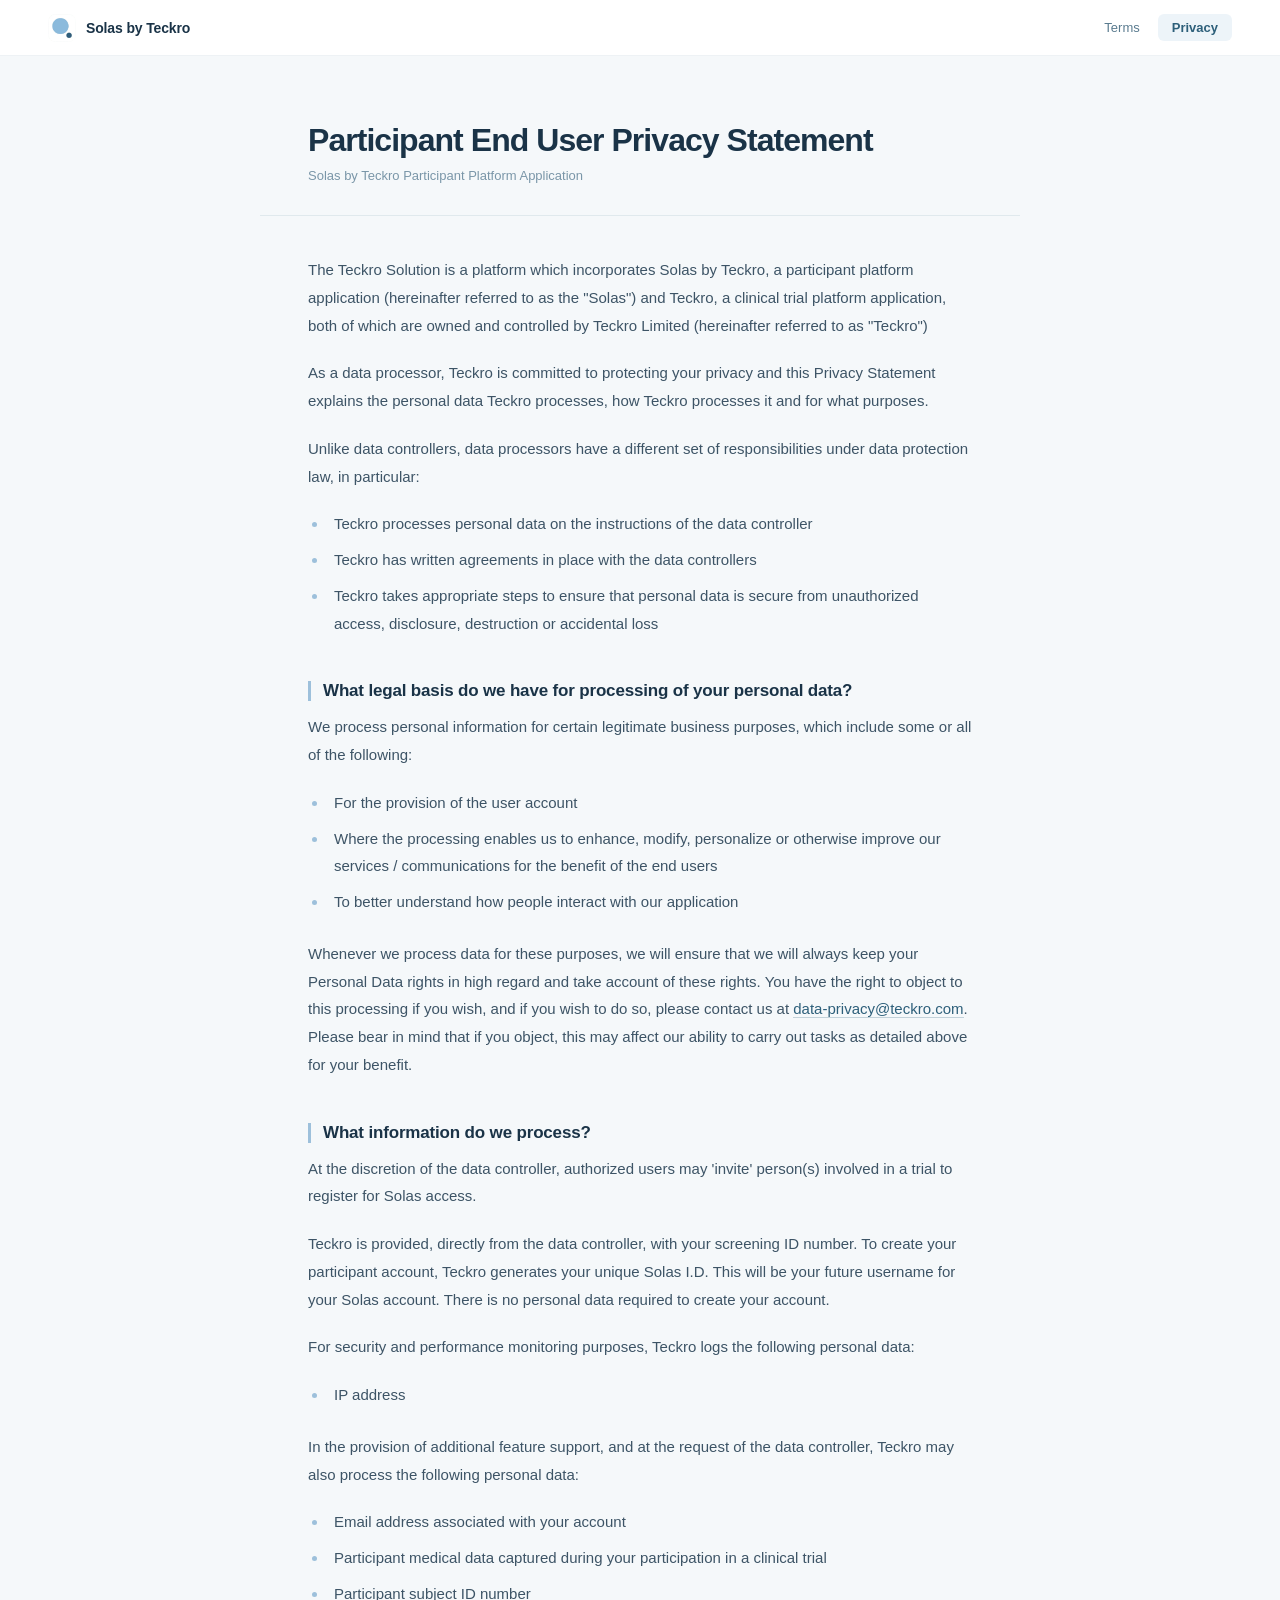
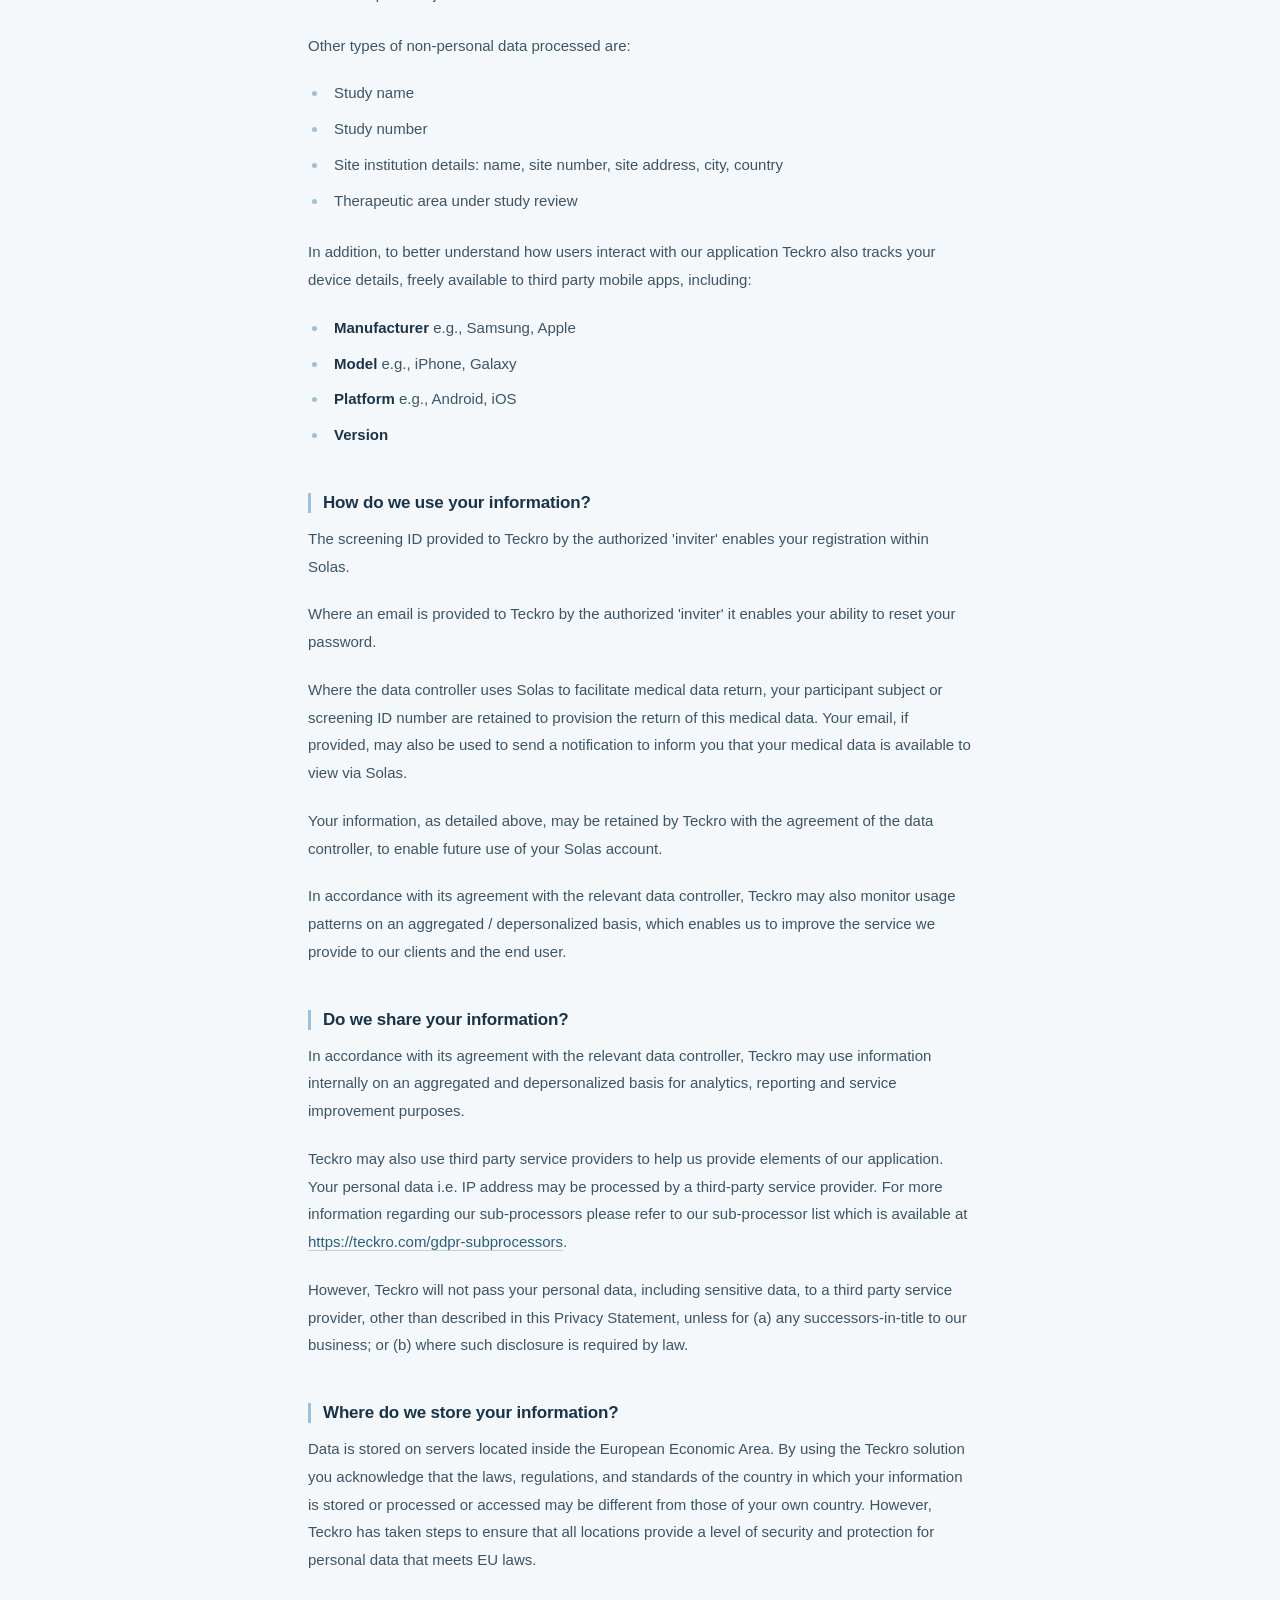
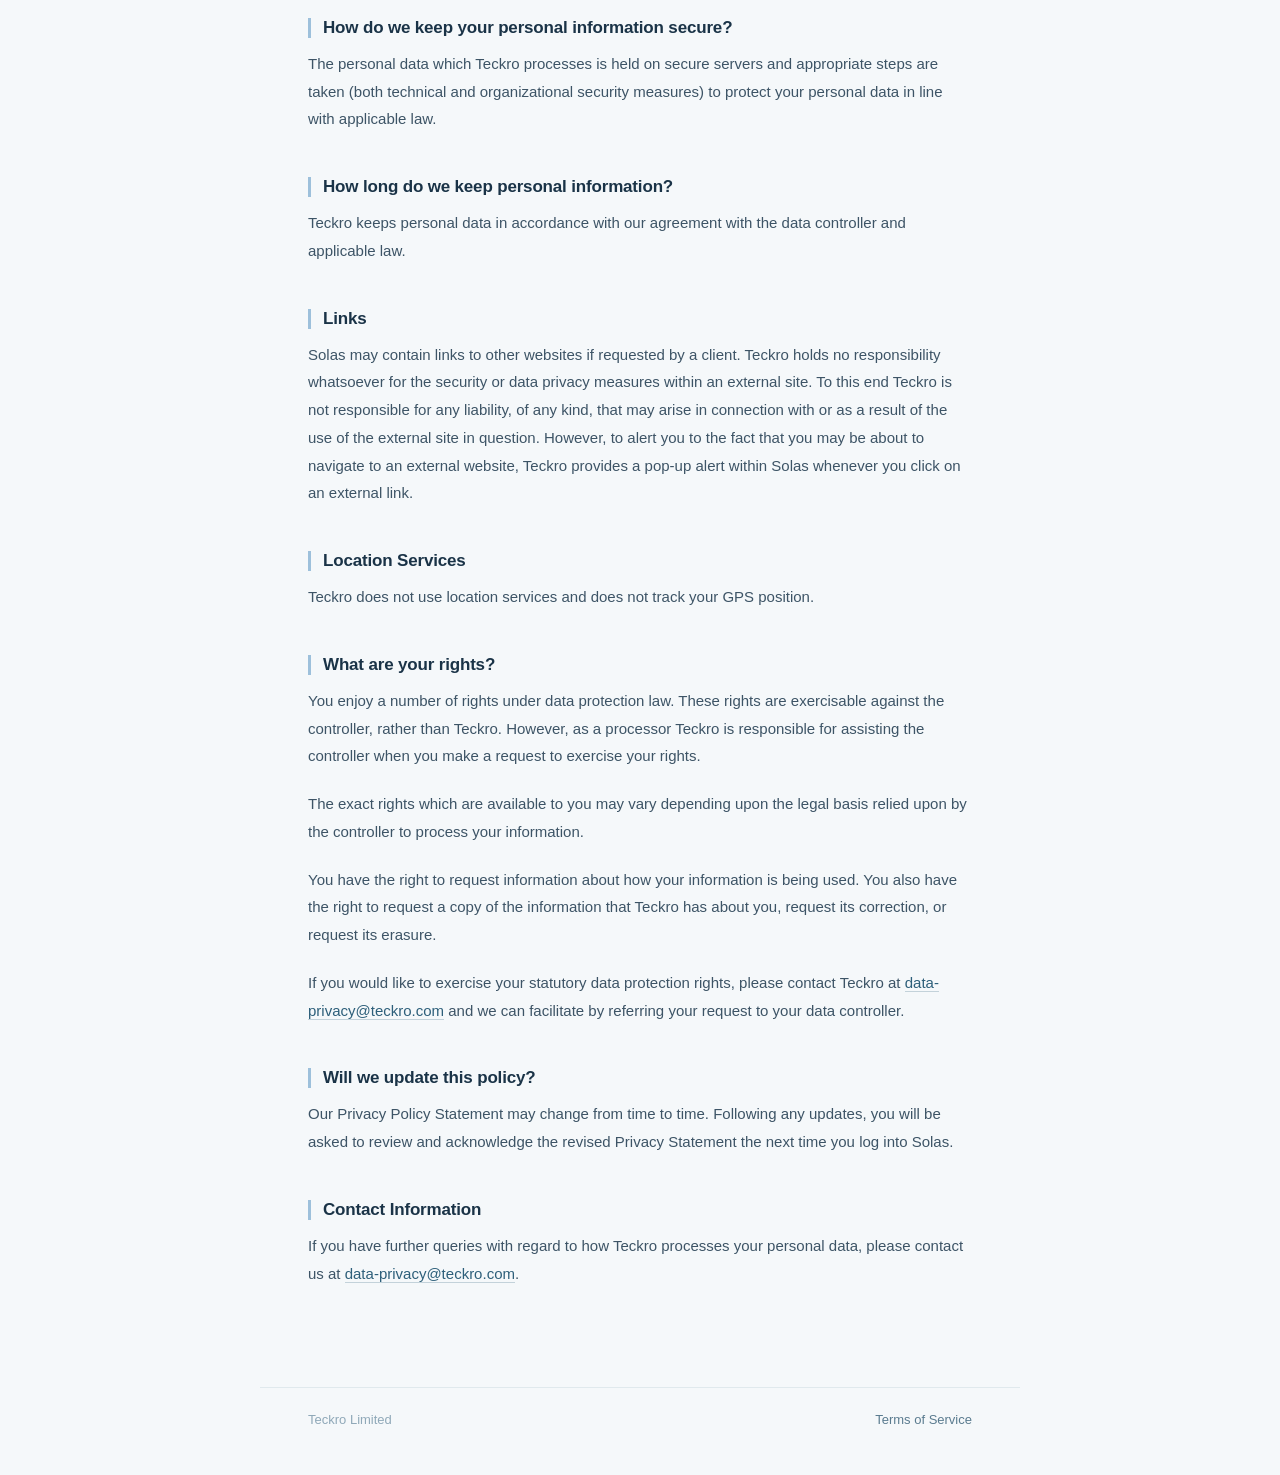
==== commit 5b3cecb3: "Update privacy statement in index.html for clarity and compliance. Enhanced links for better accessi" ====
--- a/privacy/index.html
+++ b/privacy/index.html
@@ -35,7 +35,7 @@
   <hr class="divider">
 
   <div class="content">
-    <p>The Teckro Solution is a platform which incorporates Solas by Teckro, a participant platform application (hereinafter referred to as "Solas") and Teckro, a clinical trial platform application, both of which are owned and controlled by Teckro Limited (hereinafter referred to as "Teckro").</p>
+    <p>The Teckro Solution is a platform which incorporates Solas by Teckro, a participant platform application (hereinafter referred to as the "Solas") and Teckro, a clinical trial platform application, both of which are owned and controlled by Teckro Limited (hereinafter referred to as "Teckro")</p>
 
     <p>As a data processor, Teckro is committed to protecting your privacy and this Privacy Statement explains the personal data Teckro processes, how Teckro processes it and for what purposes.</p>
 
@@ -113,7 +113,7 @@
 
     <p>In accordance with its agreement with the relevant data controller, Teckro may use information internally on an aggregated and depersonalized basis for analytics, reporting and service improvement purposes.</p>
 
-    <p>Teckro may also use third party service providers to help us provide elements of our application. Your personal data i.e. IP address may be processed by a third-party service provider. For more information regarding our sub-processors please refer to our sub-processor list which is available at <a href="https://teckro.com/gdpr-subprocessors">teckro.com/gdpr-subprocessors</a>.</p>
+    <p>Teckro may also use third party service providers to help us provide elements of our application. Your personal data i.e. IP address may be processed by a third-party service provider. For more information regarding our sub-processors please refer to our sub-processor list which is available at <a href="https://teckro.com/gdpr-subprocessors">https://teckro.com/gdpr-subprocessors</a>.</p>
 
     <p>However, Teckro will not pass your personal data, including sensitive data, to a third party service provider, other than described in this Privacy Statement, unless for (a) any successors-in-title to our business; or (b) where such disclosure is required by law.</p>
 
